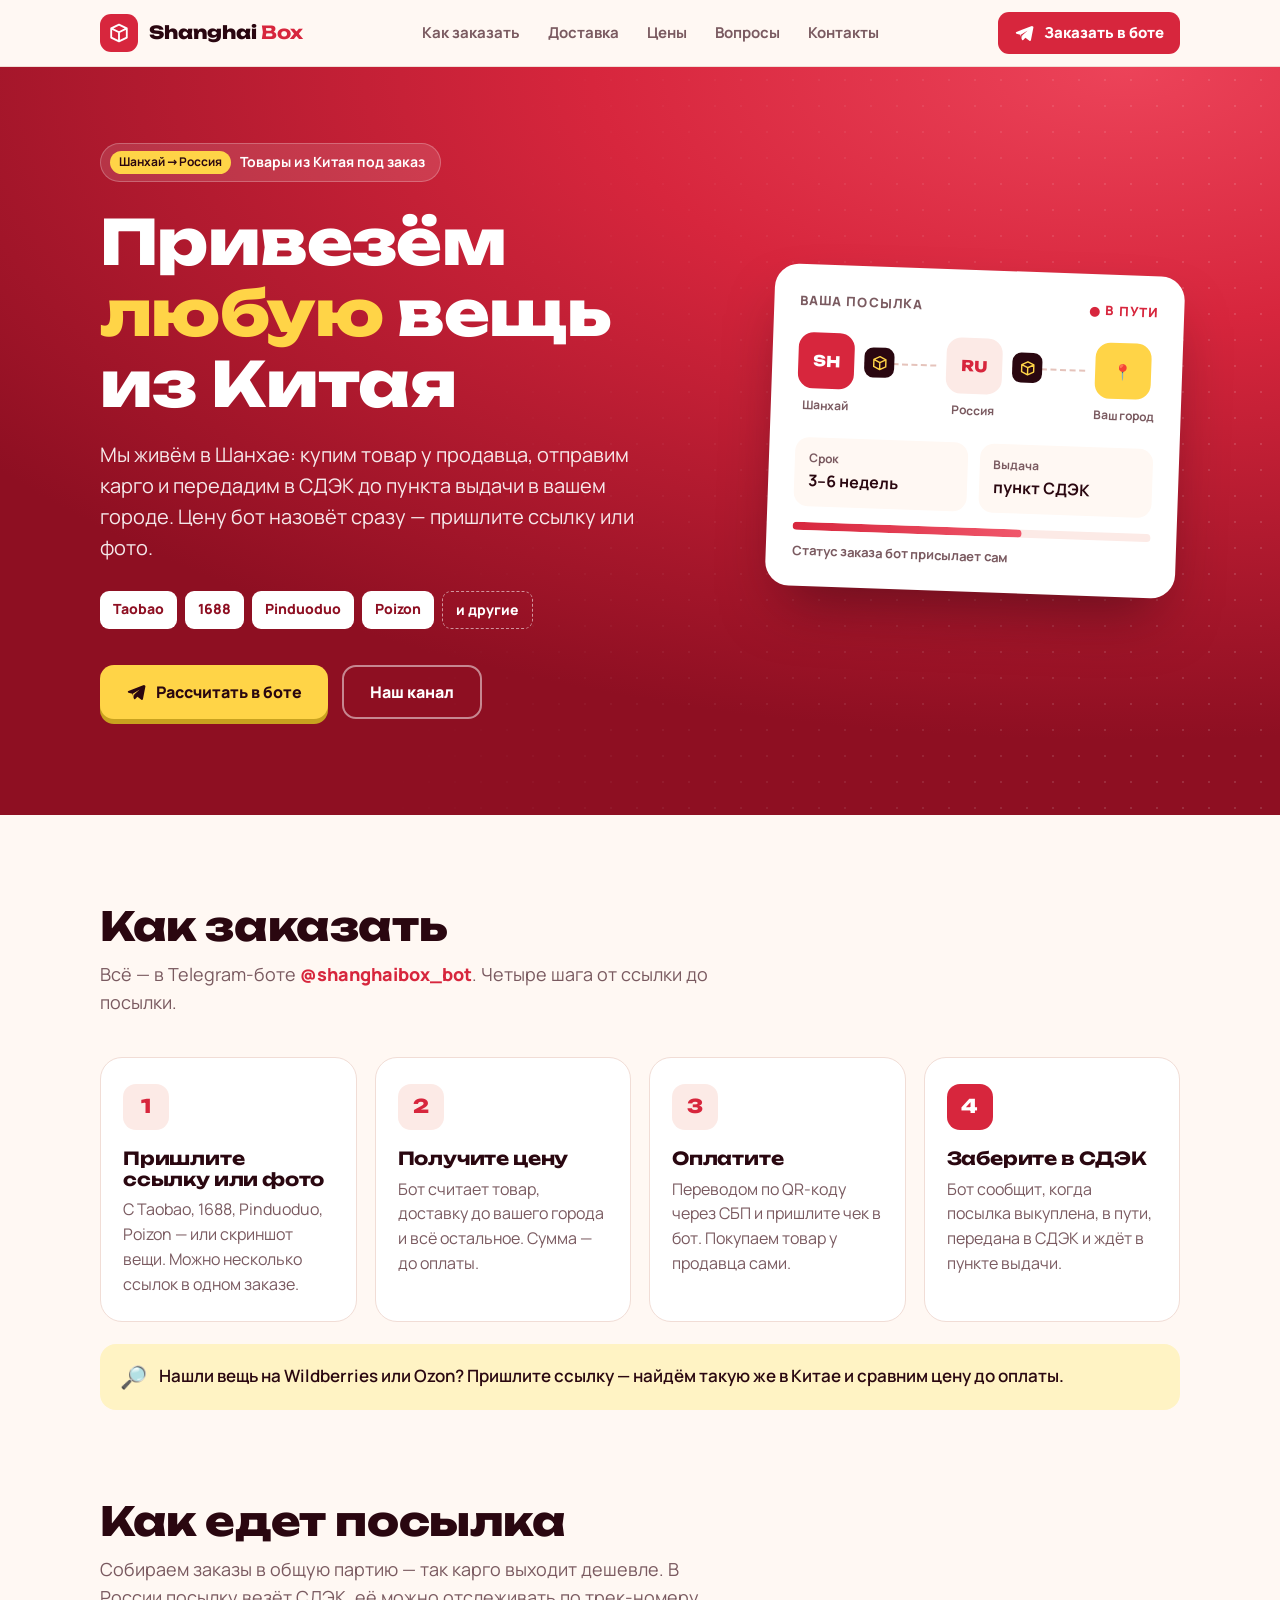
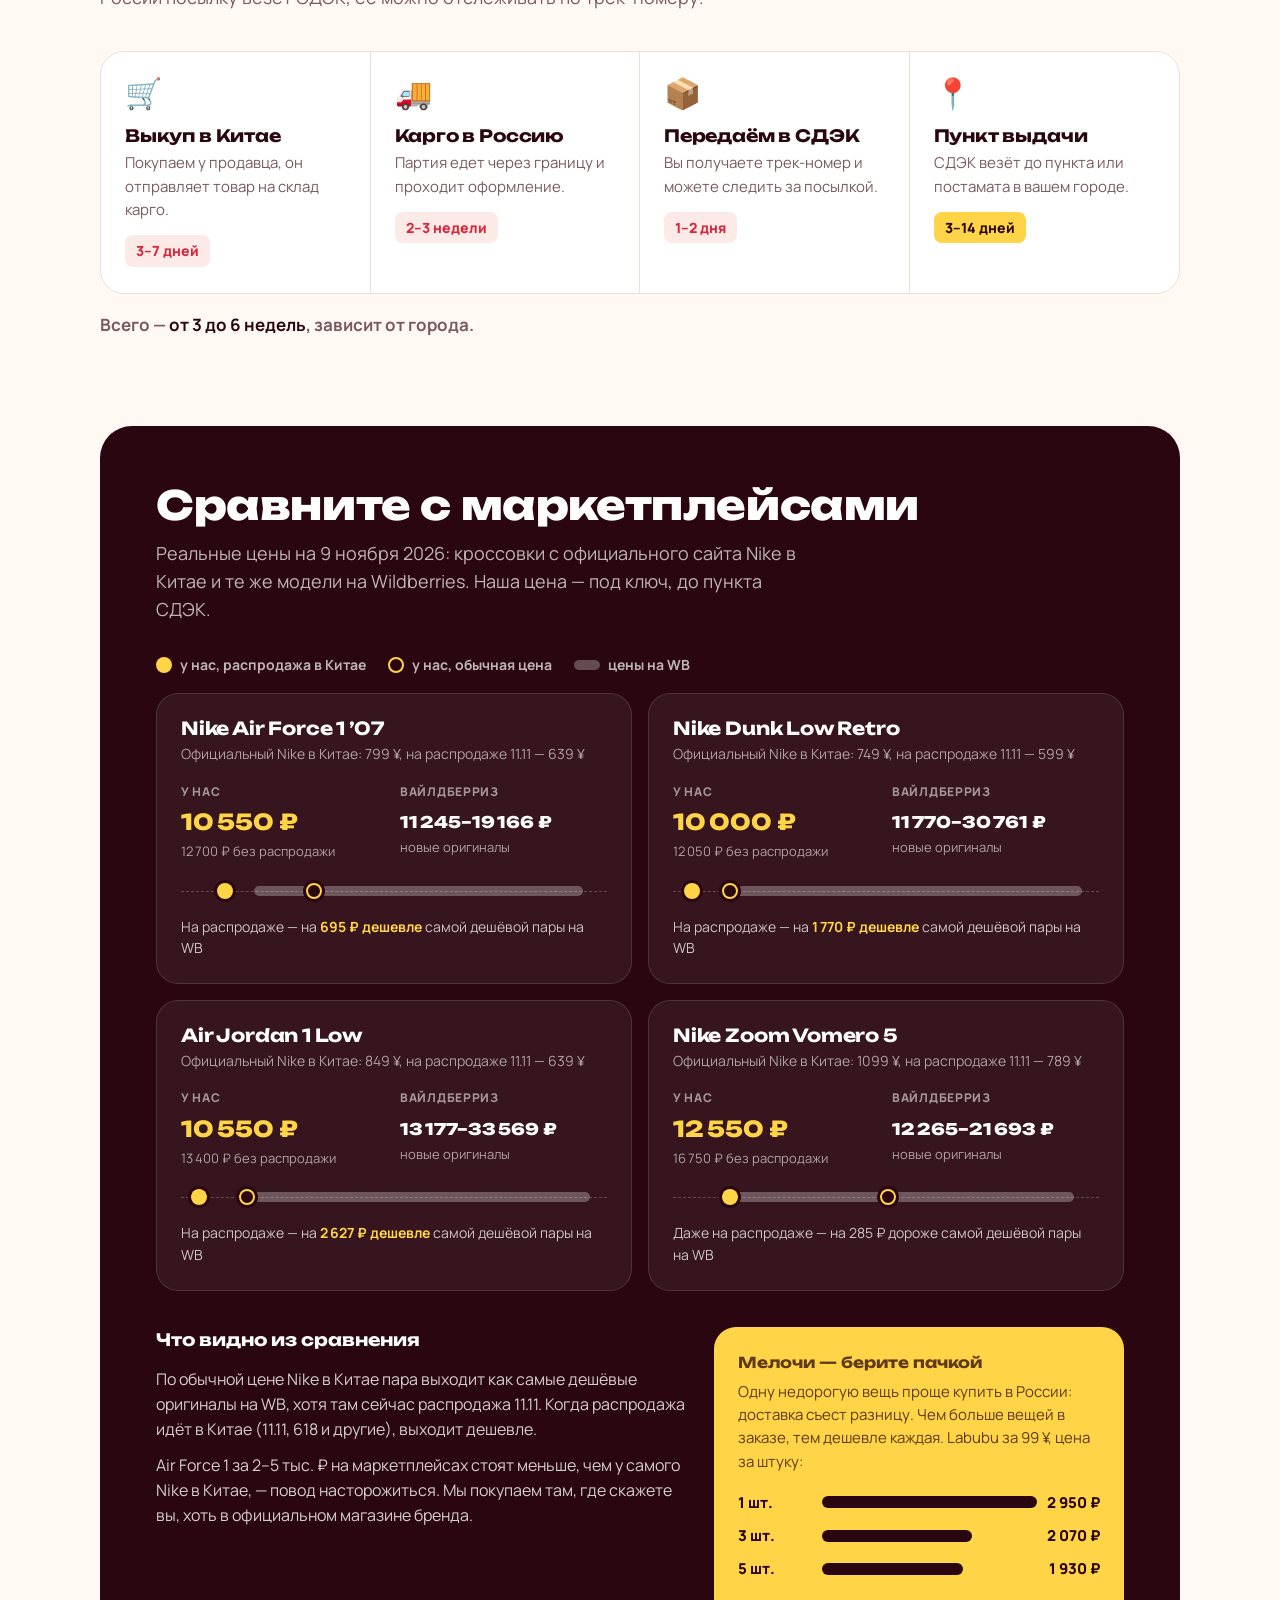
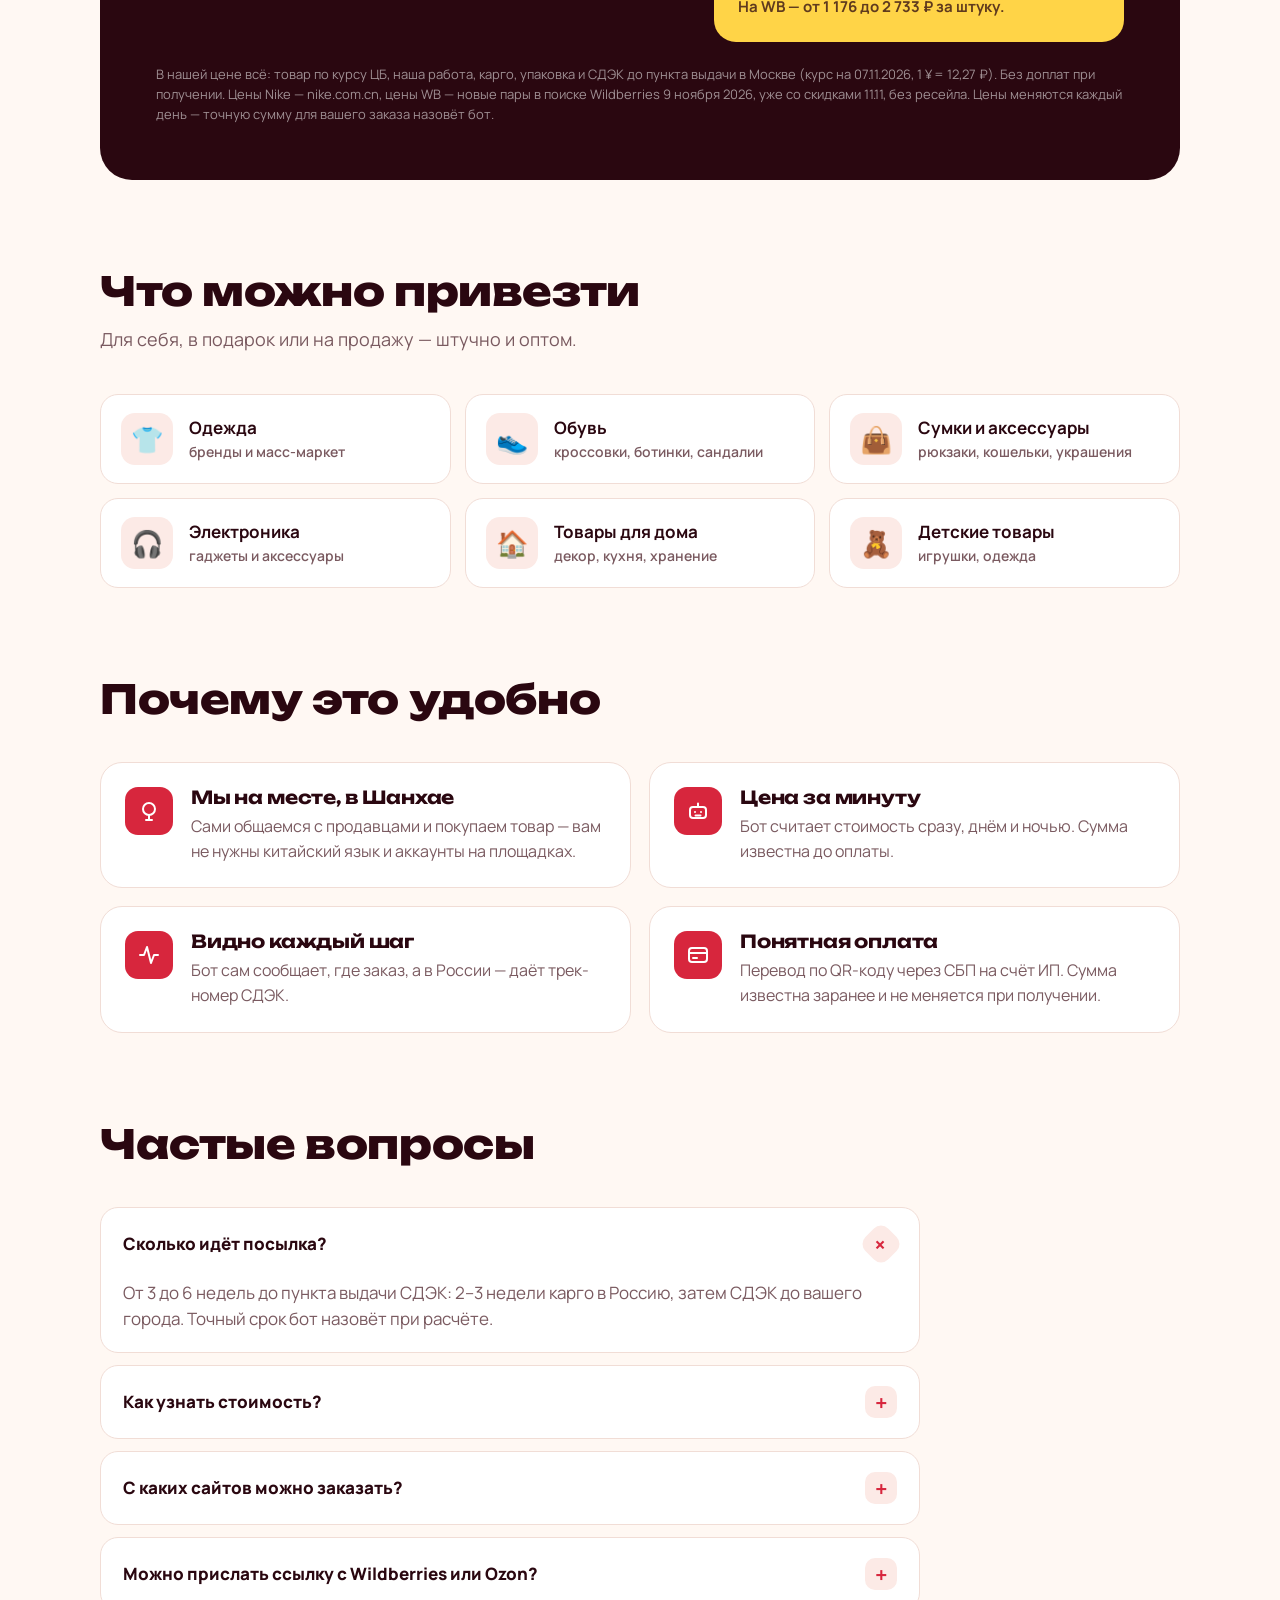
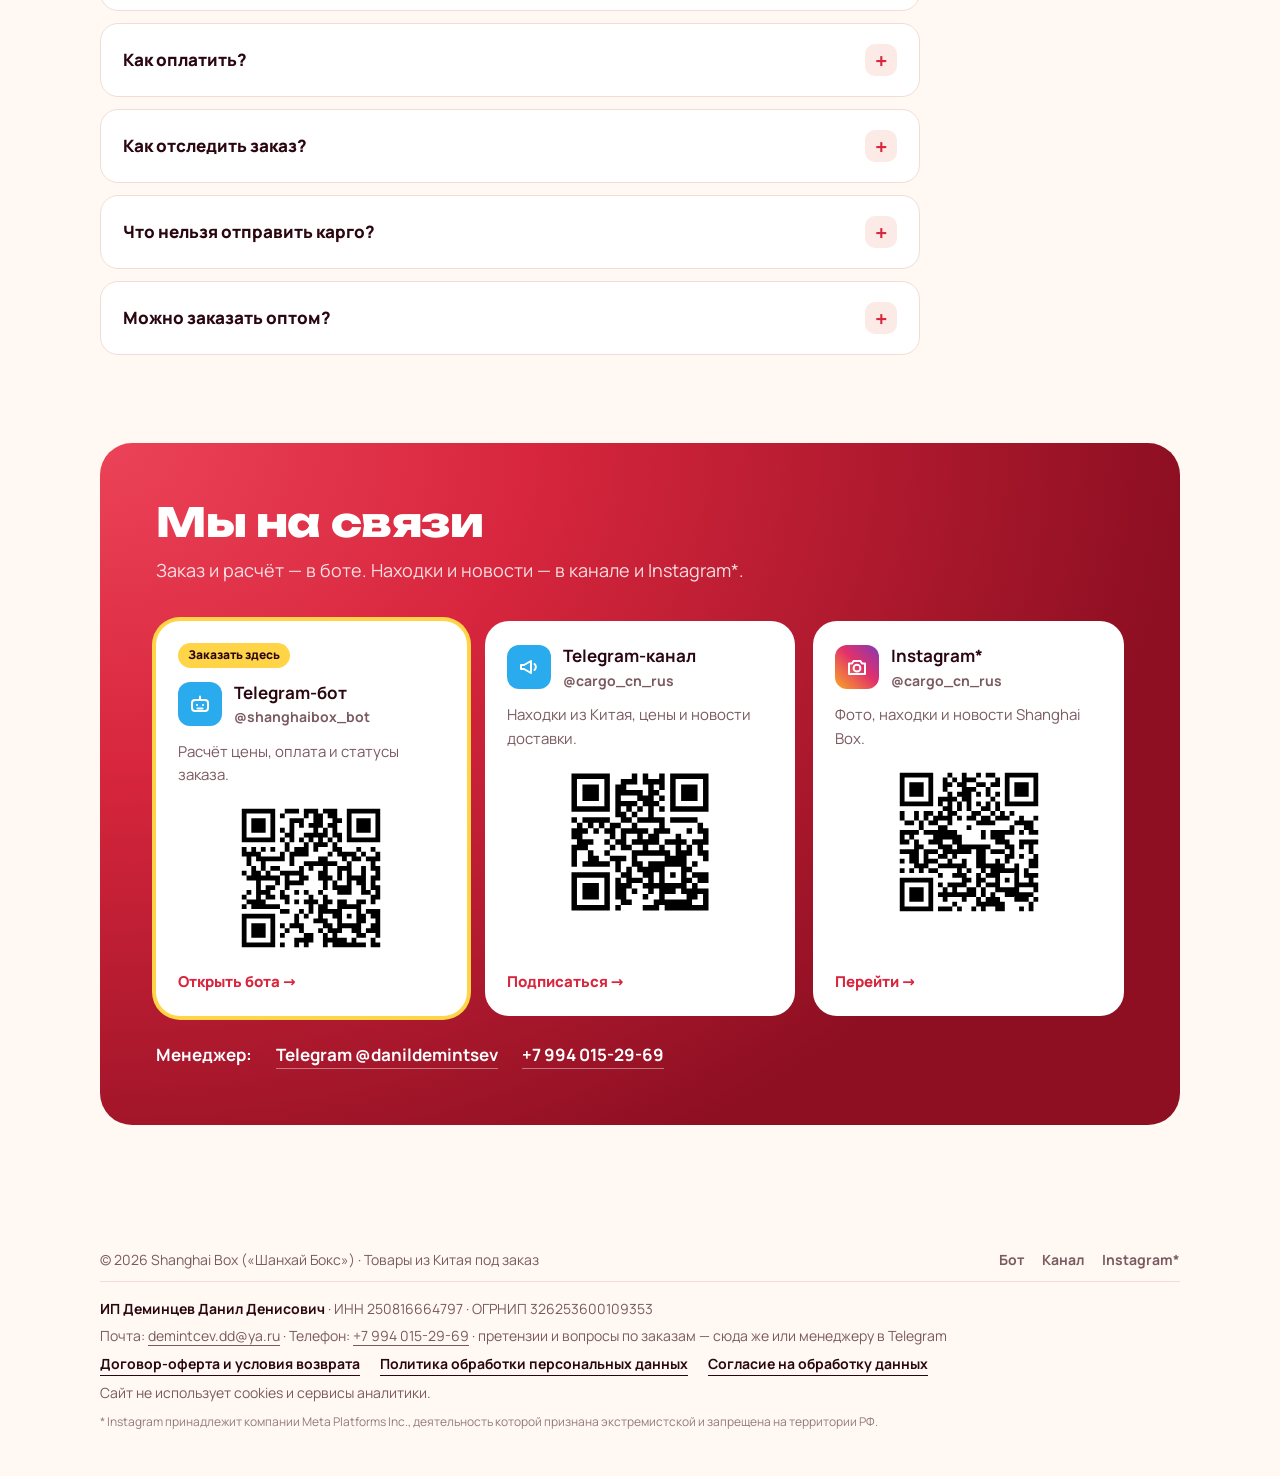
==== site/index.html @ da938f57 "Сайт Shanghai Box Co-Authored-By: Claude Opus 5.5 <noreply@anthropic.com>" ====
<!doctype html>
<html lang="ru">
<head>
<meta charset="utf-8">
<meta name="viewport" content="width=device-width, initial-scale=1">
<title>Shanghai Box («Шанхай Бокс») — товары из Китая под заказ</title>
<meta name="description" content="Мы в Шанхае: купим товар на Taobao, 1688, Pinduoduo, Poizon и доставим до пункта СДЭК в вашем городе. Пришлите ссылку или фото в Telegram-бот — он сразу посчитает цену.">
<meta property="og:title" content="Shanghai Box — привезём любую вещь из Китая">
<meta property="og:description" content="Товары из Китая под заказ с доставкой до пункта СДЭК в вашем городе. Цена — сразу в Telegram-боте.">
<meta property="og:type" content="website">
<meta name="theme-color" content="#D7263D">
<link rel="icon" href="data:image/svg+xml,%3Csvg xmlns='http://www.w3.org/2000/svg' viewBox='0 0 32 32'%3E%3Crect width='32' height='32' rx='8' fill='%23D7263D'/%3E%3Cpath d='M16 6.5 25 11v10l-9 4.5L7 21V11z M7 11l9 4.5 9-4.5 M16 15.5v10' fill='none' stroke='%23fff' stroke-width='2.2' stroke-linejoin='round'/%3E%3C/svg%3E">
<style>
@font-face { font-family: 'Manrope'; font-style: normal; font-weight: 400 800; font-display: swap; src: url(fonts/manrope-cyrillic.woff2) format('woff2'); unicode-range: U+0301, U+0400-045F, U+0490-0491, U+04B0-04B1, U+2116; }
@font-face { font-family: 'Manrope'; font-style: normal; font-weight: 400 800; font-display: swap; src: url(fonts/manrope-latin-ext.woff2) format('woff2'); unicode-range: U+0100-02BA, U+02BD-02C5, U+02C7-02CC, U+02CE-02D7, U+02DD-02FF, U+0304, U+0308, U+0329, U+1D00-1DBF, U+1E00-1E9F, U+1EF2-1EFF, U+2020, U+20A0-20AB, U+20AD-20C0, U+2113, U+2C60-2C7F, U+A720-A7FF; }
@font-face { font-family: 'Manrope'; font-style: normal; font-weight: 400 800; font-display: swap; src: url(fonts/manrope-latin.woff2) format('woff2'); unicode-range: U+0000-00FF, U+0131, U+0152-0153, U+02BB-02BC, U+02C6, U+02DA, U+02DC, U+0304, U+0308, U+0329, U+2000-206F, U+20AC, U+2122, U+2191, U+2193, U+2212, U+2215, U+FEFF, U+FFFD; }
@font-face { font-family: 'Unbounded'; font-style: normal; font-weight: 700 800; font-display: swap; src: url(fonts/unbounded-cyrillic.woff2) format('woff2'); unicode-range: U+0301, U+0400-045F, U+0490-0491, U+04B0-04B1, U+2116; }
@font-face { font-family: 'Unbounded'; font-style: normal; font-weight: 700 800; font-display: swap; src: url(fonts/unbounded-latin-ext.woff2) format('woff2'); unicode-range: U+0100-02BA, U+02BD-02C5, U+02C7-02CC, U+02CE-02D7, U+02DD-02FF, U+0304, U+0308, U+0329, U+1D00-1DBF, U+1E00-1E9F, U+1EF2-1EFF, U+2020, U+20A0-20AB, U+20AD-20C0, U+2113, U+2C60-2C7F, U+A720-A7FF; }
@font-face { font-family: 'Unbounded'; font-style: normal; font-weight: 700 800; font-display: swap; src: url(fonts/unbounded-latin.woff2) format('woff2'); unicode-range: U+0000-00FF, U+0131, U+0152-0153, U+02BB-02BC, U+02C6, U+02DA, U+02DC, U+0304, U+0308, U+0329, U+2000-206F, U+20AC, U+2122, U+2191, U+2193, U+2212, U+2215, U+FEFF, U+FFFD; }
  :root {
    --red: #D7263D;
    --deep: #8E0F22;
    --gold: #FFD447;
    --gold-dark: #C9A21F;
    --ink: #2A0710;
    --muted: #7A5A60;
    --paper: #FFF8F3;
    --card: #FFFFFF;
    --line: #F1DDD6;
    --soft: #FCEAE6;
  }
  * { box-sizing: border-box; margin: 0; padding: 0; }
  html { scroll-behavior: smooth; -webkit-text-size-adjust: 100%; }
  body { font-family: Manrope, system-ui, -apple-system, "Segoe UI", Roboto, sans-serif; color: var(--ink); background: var(--paper); font-size: 17px; line-height: 1.55; }
  a { color: inherit; text-decoration: none; }
  img { display: block; max-width: 100%; }
  .wrap { max-width: 1120px; margin: 0 auto; padding: 0 20px; }
  h1, h2, h3 { font-family: Unbounded, Manrope, sans-serif; line-height: 1.15; letter-spacing: -.01em; }
  h2 { font-size: clamp(26px, 3.6vw, 40px); font-weight: 800; }
  h3 { font-size: 18px; font-weight: 700; }
  .sub { color: var(--muted); font-size: 18px; margin-top: 12px; max-width: 640px; }
  .sec { padding: 88px 0; }
  .sec + .sec { padding-top: 0; }
  .sec-head { margin-bottom: 40px; }

  /* Кнопки */
  .btn { display: inline-flex; align-items: center; justify-content: center; gap: 10px; height: 54px; padding: 0 26px; border-radius: 14px; font-weight: 800; font-size: 16px; white-space: nowrap; transition: transform .15s ease, box-shadow .15s ease, background .15s ease; }
  .btn svg { width: 20px; height: 20px; flex: none; }
  .btn:hover { transform: translateY(-2px); }
  .btn:active { transform: translateY(1px); }
  .btn-gold { background: var(--gold); color: var(--ink); box-shadow: 0 5px 0 var(--gold-dark); }
  .btn-gold:active { box-shadow: 0 2px 0 var(--gold-dark); }
  .btn-red { background: var(--red); color: #fff; box-shadow: 0 5px 0 var(--deep); }
  .btn-line { border: 2px solid rgba(255,255,255,.5); color: #fff; }
  .btn-line:hover { background: rgba(255,255,255,.1); }
  .btn-sm { height: 42px; padding: 0 16px; font-size: 15px; border-radius: 11px; box-shadow: none; }
  .btn-sm:hover { transform: none; background: #C11F35; }

  /* Шапка */
  header { position: sticky; top: 0; z-index: 20; background: rgba(255,248,243,.9); backdrop-filter: saturate(1.4) blur(12px); -webkit-backdrop-filter: saturate(1.4) blur(12px); border-bottom: 1px solid var(--line); }
  .bar { display: flex; align-items: center; justify-content: space-between; gap: 16px; height: 66px; }
  .logo { display: flex; align-items: center; gap: 11px; font-family: Unbounded, Manrope, sans-serif; font-weight: 800; font-size: 18px; white-space: nowrap; }
  .logo b { color: var(--red); }
  .mark { width: 38px; height: 38px; border-radius: 11px; background: var(--red); display: grid; place-items: center; flex: none; }
  .mark svg { width: 22px; height: 22px; }
  nav { display: flex; gap: 28px; font-weight: 700; font-size: 15px; color: var(--muted); }
  nav a:hover { color: var(--red); }

  /* Первый экран */
  .hero { position: relative; overflow: hidden; color: #fff; background: radial-gradient(110% 90% at 88% 0%, #EC4359 0%, var(--red) 38%, var(--deep) 100%); }
  .hero::before { content: ""; position: absolute; inset: 0; background-image: radial-gradient(rgba(255,255,255,.13) 1.5px, transparent 1.5px); background-size: 26px 26px; mask-image: linear-gradient(100deg, transparent 35%, #000 90%); -webkit-mask-image: linear-gradient(100deg, transparent 35%, #000 90%); }
  .hero .wrap { position: relative; display: grid; grid-template-columns: 1.2fr .8fr; gap: 56px; align-items: center; padding-top: 76px; padding-bottom: 96px; }
  .eyebrow { display: inline-flex; align-items: center; gap: 9px; padding: 7px 15px 7px 9px; border-radius: 999px; background: rgba(255,255,255,.12); border: 1px solid rgba(255,255,255,.24); font-size: 14px; font-weight: 700; }
  .eyebrow b { background: var(--gold); color: var(--ink); border-radius: 999px; padding: 2px 9px; font-size: 12px; }
  h1 { font-size: clamp(34px, 5.4vw, 62px); font-weight: 800; margin: 24px 0 20px; }
  h1 em { font-style: normal; color: var(--gold); }
  .lead { font-size: clamp(17px, 1.7vw, 20px); max-width: 570px; color: rgba(255,255,255,.9); }
  .chips { display: flex; flex-wrap: wrap; gap: 8px; margin: 28px 0 36px; }
  .chip { background: #fff; color: var(--deep); font-weight: 800; font-size: 14px; padding: 7px 13px; border-radius: 9px; }
  .chip.more { background: transparent; color: #fff; border: 1.5px dashed rgba(255,255,255,.55); }
  .cta { display: flex; flex-wrap: wrap; gap: 14px; }

  /* Карточка посылки */
  .ticket { background: var(--card); color: var(--ink); border-radius: 24px; padding: 26px; box-shadow: 0 30px 60px -20px rgba(42,7,16,.55); transform: rotate(2deg); }
  .t-top { display: flex; justify-content: space-between; align-items: center; font-size: 13px; font-weight: 800; color: var(--muted); text-transform: uppercase; letter-spacing: .08em; }
  .t-top span:last-child { color: var(--red); }
  .route { display: grid; grid-template-columns: auto 1fr auto 1fr auto; align-items: center; gap: 10px; margin: 22px 0; }
  .pt { text-align: center; }
  .code { display: grid; place-items: center; width: 56px; height: 56px; border-radius: 15px; font-family: Unbounded, sans-serif; font-weight: 800; font-size: 15px; background: var(--soft); color: var(--red); }
  .pt:first-child .code { background: var(--red); color: #fff; }
  .pt:last-child .code { background: var(--gold); color: var(--ink); }
  .pt small { display: block; margin-top: 8px; font-size: 12px; font-weight: 700; color: var(--muted); white-space: nowrap; }
  .line { position: relative; height: 56px; margin-bottom: 26px; }
  .line::before { content: ""; position: absolute; left: 0; right: 0; top: 50%; border-top: 2.5px dashed #E5C3BB; }
  .line i { position: absolute; top: 50%; left: 0; width: 30px; height: 30px; margin-top: -15px; border-radius: 9px; background: var(--ink); display: grid; place-items: center; animation: ride 4.5s ease-in-out infinite; }
  .line i svg { width: 17px; height: 17px; }
  .line + .pt + .line i { animation-delay: 2.2s; }
  @keyframes ride { 0% { left: 0; } 70%, 100% { left: calc(100% - 30px); } }
  .t-grid { display: grid; grid-template-columns: 1fr 1fr; gap: 12px; }
  .t-cell { background: var(--paper); border-radius: 14px; padding: 12px 14px; }
  .t-cell span { display: block; font-size: 12px; font-weight: 700; color: var(--muted); }
  .t-cell b { font-size: 16px; }
  .progress { margin-top: 16px; height: 8px; border-radius: 99px; background: var(--soft); overflow: hidden; }
  .progress i { display: block; width: 64%; height: 100%; border-radius: 99px; background: linear-gradient(90deg, var(--red), #F0576B); }
  .t-note { margin-top: 10px; font-size: 13px; font-weight: 700; color: var(--muted); }

  /* Шаги */
  .steps { list-style: none; display: grid; grid-template-columns: repeat(4, 1fr); gap: 18px; }
  .step { position: relative; background: var(--card); border: 1px solid var(--line); border-radius: 22px; padding: 26px 22px 24px; }
  .step .n { display: grid; place-items: center; width: 46px; height: 46px; border-radius: 13px; background: var(--soft); color: var(--red); font-family: Unbounded, sans-serif; font-weight: 800; font-size: 19px; margin-bottom: 18px; }
  .step:last-child .n { background: var(--red); color: #fff; }
  .step p { margin-top: 8px; color: var(--muted); font-size: 16px; }
  .hint { margin-top: 22px; display: flex; gap: 12px; align-items: center; padding: 16px 20px; border-radius: 16px; background: #FFF3C4; font-weight: 600; }
  .hint a { color: var(--red); font-weight: 800; border-bottom: 1.5px solid currentColor; }

  /* Путь посылки */
  .path { list-style: none; display: grid; grid-template-columns: repeat(4, 1fr); gap: 0; background: var(--card); border: 1px solid var(--line); border-radius: 24px; overflow: hidden; }
  .leg { padding: 26px 24px; border-right: 1px solid var(--line); }
  .leg:last-child { border-right: 0; }
  .leg .em { font-size: 30px; line-height: 1; }
  .leg h3 { margin-top: 14px; font-size: 17px; }
  .leg p { color: var(--muted); font-size: 15px; margin-top: 6px; }
  .leg .time { display: inline-block; margin-top: 14px; padding: 5px 11px; border-radius: 8px; background: var(--soft); color: var(--red); font-weight: 800; font-size: 14px; }
  .leg:last-child .time { background: var(--gold); color: var(--ink); }
  .total-time { margin-top: 18px; font-weight: 700; color: var(--muted); }
  .total-time b { color: var(--ink); }

  /* Цена */
  .price { background: var(--ink); color: #fff; border-radius: 32px; padding: 56px; position: relative; overflow: hidden; }
  .price .sub { color: rgba(255,255,255,.7); }
  .legend { display: flex; flex-wrap: wrap; gap: 8px 22px; margin-top: 30px; font-size: 14px; font-weight: 700; color: rgba(255,255,255,.7); }
  .legend span { display: inline-flex; align-items: center; gap: 8px; }
  .legend .dot, .legend .band { position: relative; top: auto; transform: none; }
  .legend .band { display: inline-block; width: 26px; height: 10px; }
  .versus { display: grid; grid-template-columns: repeat(2, minmax(0, 1fr)); gap: 16px; margin-top: 18px; }
  .vs { background: rgba(255,255,255,.06); border: 1px solid rgba(255,255,255,.12); border-radius: 22px; padding: 24px; }
  .vs h3 { font-size: 18px; }
  .vs-src { margin-top: 4px; font-size: 14px; color: rgba(255,255,255,.6); }
  .vs-nums { display: grid; grid-template-columns: 1fr 1fr; gap: 12px; margin-top: 18px; }
  .vs-nums span { display: block; font-size: 12px; font-weight: 800; text-transform: uppercase; letter-spacing: .06em; color: rgba(255,255,255,.55); }
  .vs-nums b { display: block; font-family: Unbounded, sans-serif; font-size: 22px; font-weight: 800; margin-top: 4px; white-space: nowrap; }
  .vs-us b { color: var(--gold); }
  .vs-wb b { font-size: 16px; padding-top: 5px; }
  .vs-nums small { display: block; font-size: 13px; color: rgba(255,255,255,.6); margin-top: 2px; }
  .scale { position: relative; height: 22px; margin-top: 18px; }
  .scale::before { content: ""; position: absolute; left: 0; right: 0; top: 50%; border-top: 1px dashed rgba(255,255,255,.22); }
  .band { position: absolute; top: 50%; height: 10px; transform: translateY(-50%); border-radius: 99px; background: rgba(255,255,255,.28); }
  .dot { position: absolute; top: 50%; display: inline-block; width: 16px; height: 16px; transform: translate(-50%, -50%); border-radius: 50%; background: var(--gold); box-shadow: 0 0 0 3px var(--ink); }
  .dot.reg { background: var(--ink); border: 2.5px solid var(--gold); }
  .vs-note { margin-top: 14px; font-size: 14px; color: rgba(255,255,255,.75); }
  .vs-note b { color: var(--gold); }
  .takeaways { display: grid; grid-template-columns: 1.3fr 1fr; gap: 24px; margin-top: 36px; align-items: start; }
  .tk p + p { margin-top: 12px; }
  .tk p:not(.ex-title) { color: rgba(255,255,255,.8); font-size: 16px; }
  .bulk-wb { margin-top: 14px; font-weight: 700; }
  .ex-title { font-family: Unbounded, sans-serif; font-weight: 700; font-size: 17px; margin-bottom: 14px; }
  .bulk { background: var(--gold); color: var(--ink); border-radius: 22px; padding: 24px; }
  .bulk .ex-title { margin-bottom: 6px; }
  .bulk p { font-size: 15px; color: rgba(42,7,16,.75); }
  .bars { display: grid; gap: 10px; margin-top: 18px; }
  .bar-row { display: grid; grid-template-columns: 74px 1fr auto; align-items: center; gap: 10px; font-weight: 800; font-size: 15px; }
  .bar-row i { display: block; height: 12px; border-radius: 99px; background: var(--ink); }
  .fine-note { margin-top: 22px; font-size: 13px; color: rgba(255,255,255,.55); }

  /* Что везём */
  .cats { display: grid; grid-template-columns: repeat(3, 1fr); gap: 14px; }
  .cat { display: flex; align-items: center; gap: 16px; background: var(--card); border: 1px solid var(--line); border-radius: 18px; padding: 18px 20px; font-weight: 700; }
  .cat .ic { width: 52px; height: 52px; border-radius: 14px; background: var(--soft); display: grid; place-items: center; font-size: 26px; flex: none; }
  .cat small { display: block; font-weight: 600; color: var(--muted); font-size: 14px; }

  /* Почему мы */
  .why { display: grid; grid-template-columns: repeat(2, 1fr); gap: 18px; }
  .why-item { display: flex; gap: 18px; background: var(--card); border: 1px solid var(--line); border-radius: 22px; padding: 24px; }
  .why-item .ic { width: 48px; height: 48px; border-radius: 13px; background: var(--red); display: grid; place-items: center; flex: none; }
  .why-item .ic svg { width: 24px; height: 24px; }
  .why-item p { color: var(--muted); font-size: 16px; margin-top: 6px; }

  /* Вопросы */
  .faq { display: grid; gap: 12px; max-width: 820px; }
  details { background: var(--card); border: 1px solid var(--line); border-radius: 18px; padding: 0 22px; }
  summary { list-style: none; cursor: pointer; display: flex; justify-content: space-between; align-items: center; gap: 16px; padding: 20px 0; font-weight: 800; font-size: 17px; }
  summary::-webkit-details-marker { display: none; }
  summary::after { content: "+"; flex: none; display: grid; place-items: center; width: 32px; height: 32px; border-radius: 10px; background: var(--soft); color: var(--red); font-size: 22px; font-weight: 700; transition: transform .2s; }
  details[open] summary::after { transform: rotate(45deg); }
  details p { padding: 0 0 20px; color: var(--muted); }

  /* Контакты */
  .contact { background: radial-gradient(100% 120% at 0% 0%, #EC4359 0%, var(--red) 40%, var(--deep) 100%); color: #fff; border-radius: 32px; padding: 56px; }
  .contact .sub { color: rgba(255,255,255,.85); }
  .socials { display: grid; grid-template-columns: repeat(3, 1fr); gap: 18px; margin-top: 36px; }
  .soc { background: #fff; color: var(--ink); border-radius: 24px; padding: 22px; display: flex; flex-direction: column; transition: transform .15s ease; }
  .soc:hover { transform: translateY(-3px); }
  .soc-top { display: flex; align-items: center; gap: 12px; }
  .soc-ic { width: 44px; height: 44px; border-radius: 12px; display: grid; place-items: center; flex: none; color: #fff; }
  .soc-ic svg { width: 24px; height: 24px; }
  .soc-ic.tg { background: #2AABEE; }
  .soc-ic.ig { background: linear-gradient(45deg, #F9A825, #E1306C 55%, #833AB4); }
  .who b { display: block; font-size: 17px; }
  .who span { display: block; font-size: 14px; font-weight: 700; color: var(--muted); }
  .soc p { margin-top: 12px; font-size: 15px; color: var(--muted); }
  .soc img { width: 148px; height: 148px; margin: 18px auto 4px; image-rendering: pixelated; }
  .soc .go { margin-top: auto; padding-top: 14px; font-weight: 800; color: var(--red); font-size: 15px; }
  .soc.main { box-shadow: 0 0 0 4px var(--gold); }
  .soc .badge { align-self: flex-start; margin-bottom: 12px; background: var(--gold); color: var(--ink); font-size: 12px; font-weight: 800; padding: 3px 10px; border-radius: 999px; }
  .links { margin-top: 26px; display: flex; flex-wrap: wrap; gap: 10px 24px; font-weight: 700; }
  .links a { border-bottom: 1.5px solid rgba(255,255,255,.4); }
  .links a:hover { border-color: #fff; }

  footer { padding: 36px 0 44px; color: var(--muted); font-size: 14px; }
  footer .wrap { display: flex; flex-wrap: wrap; justify-content: space-between; gap: 10px 24px; }
  footer nav { gap: 18px; font-size: 14px; }
  footer .fine { flex-basis: 100%; font-size: 12px; opacity: .8; }
  footer .reqs { flex-basis: 100%; padding-top: 16px; border-top: 1px solid var(--line); }
  footer .reqs p + p { margin-top: 6px; }
  footer .reqs b { color: var(--ink); }
  footer .reqs a { border-bottom: 1px solid currentColor; }
  footer .docs { display: flex; flex-wrap: wrap; gap: 6px 20px; font-weight: 700; color: var(--ink); }

  .dock { display: none; }

  @media (max-width: 960px) {
    .hero .wrap { grid-template-columns: 1fr; gap: 44px; padding-top: 52px; padding-bottom: 64px; }
    .ticket { max-width: 460px; transform: rotate(0); }
    .steps, .path { grid-template-columns: repeat(2, 1fr); }
    .leg:nth-child(2) { border-right: 0; }
    .leg:nth-child(-n+2) { border-bottom: 1px solid var(--line); }
    .cats { grid-template-columns: repeat(2, 1fr); }
    .versus, .takeaways { grid-template-columns: minmax(0, 1fr); }
    .socials { grid-template-columns: minmax(0, 1fr); }
    .soc { display: grid; grid-template-columns: minmax(0, 1fr) auto; column-gap: 18px; align-items: center; }
    .soc .badge, .soc-top, .soc p, .soc .go { grid-column: 1; }
    .soc img { grid-column: 2; grid-row: 1 / span 4; width: 112px; height: 112px; margin: 0; }
  }
  @media (max-width: 720px) {
    body { font-size: 16px; padding-bottom: 78px; }
    .wrap { padding: 0 16px; }
    header nav, .bar .btn { display: none; }
    .bar { height: 58px; }
    .sec { padding: 60px 0; }
    .sec-head { margin-bottom: 28px; }
    .sub { font-size: 16px; }
    .cta .btn { flex: 1 1 100%; }
    .steps, .cats, .why, .path { grid-template-columns: 1fr; }
    .leg { border-right: 0; border-bottom: 1px solid var(--line); display: grid; grid-template-columns: auto 1fr; column-gap: 16px; padding: 20px; }
    .leg:last-child { border-bottom: 0; }
    .leg .em { grid-row: span 3; }
    .leg h3 { margin-top: 0; }
    .leg .time { justify-self: start; margin-top: 10px; }
    .step { display: grid; grid-template-columns: auto 1fr; column-gap: 16px; padding: 20px; }
    .step .n { grid-row: span 2; margin-bottom: 0; }
    .step p { margin-top: 4px; }
    .price, .contact { padding: 32px 20px; border-radius: 26px; }
    .vs { padding: 20px; }
    .vs-nums b { font-size: 19px; }
    .vs-wb b { font-size: 15px; }
    .ticket { padding: 20px; }
    .code { width: 48px; height: 48px; font-size: 13px; border-radius: 13px; }
    .route { gap: 6px; }
    .soc { display: flex; padding: 20px; }
    .soc img { display: none; }   /* QR с телефона на этом же телефоне не отсканировать */
    .dock { display: block; position: fixed; z-index: 30; left: 0; right: 0; bottom: 0; padding: 10px 16px calc(10px + env(safe-area-inset-bottom)); background: rgba(255,248,243,.94); backdrop-filter: blur(12px); -webkit-backdrop-filter: blur(12px); border-top: 1px solid var(--line); }
    .dock .btn { width: 100%; }
  }
  @media (prefers-reduced-motion: reduce) {
    html { scroll-behavior: auto; }
    .line i { animation: none; left: 50%; }
    .btn, .soc { transition: none; }
  }
</style>
</head>
<body>

<svg width="0" height="0" style="position:absolute" aria-hidden="true">
  <symbol id="tg" viewBox="0 0 24 24"><path fill="currentColor" d="M21.4 3.6 2.9 10.8c-1 .4-.9 1.7.1 2l4.6 1.4 1.8 5.7c.2.7 1.1 1 1.7.4l2.6-2.5 4.8 3.5c.7.5 1.6.1 1.8-.7l3-15.3c.2-1-.8-1.9-1.9-1.4Zm-4 4.6-7.6 6.9-.3 3.1-1.3-4.2 8.7-5.4c.4-.2.8.3.5.6Z"/></symbol>
  <symbol id="box" viewBox="0 0 24 24"><path d="M12 2.8 20.5 7v10L12 21.2 3.5 17V7z M3.5 7 12 11.2 20.5 7 M12 11.2v10" fill="none" stroke="currentColor" stroke-width="2" stroke-linejoin="round"/></symbol>
  <symbol id="ig" viewBox="0 0 24 24"><g fill="none" stroke="currentColor" stroke-width="2" stroke-linejoin="round"><path d="M4 8.5h3l1.6-2.5h6.8L17 8.5h3V19H4z"/><circle cx="12" cy="13.2" r="3.4"/></g></symbol>
  <symbol id="bot" viewBox="0 0 24 24"><g fill="none" stroke="currentColor" stroke-width="2" stroke-linecap="round" stroke-linejoin="round"><rect x="4" y="8" width="16" height="11" rx="3"/><path d="M12 8V4.5M9 13h.01M15 13h.01M9.5 16.5h5"/></g></symbol>
  <symbol id="mega" viewBox="0 0 24 24"><path d="M4 10v4h3l7 4V6l-7 4zM17.5 9a4 4 0 0 1 0 6" fill="none" stroke="currentColor" stroke-width="2" stroke-linejoin="round" stroke-linecap="round"/></symbol>
</svg>

<header>
  <div class="wrap bar">
    <a class="logo" href="#top" aria-label="Shanghai Box — на главную">
      <span class="mark"><svg style="color:#fff"><use href="#box"/></svg></span>
      <span>Shanghai <b>Box</b></span>
    </a>
    <nav aria-label="Разделы">
      <a href="#how">Как заказать</a>
      <a href="#route">Доставка</a>
      <a href="#price">Цены</a>
      <a href="#faq">Вопросы</a>
      <a href="#contact">Контакты</a>
    </nav>
    <a class="btn btn-red btn-sm" href="https://t.me/shanghaibox_bot?start=site" target="_blank" rel="noopener"><svg><use href="#tg"/></svg>Заказать в боте</a>
  </div>
</header>

<main id="top">
  <section class="hero">
    <div class="wrap">
      <div>
        <span class="eyebrow"><b>Шанхай → Россия</b> Товары из Китая под заказ</span>
        <h1>Привезём <em>любую</em> вещь из&nbsp;Китая</h1>
        <p class="lead">Мы живём в Шанхае: купим товар у продавца, отправим карго и передадим в СДЭК до пункта выдачи в вашем городе. Цену бот назовёт сразу — пришлите ссылку или фото.</p>
        <div class="chips" aria-label="Площадки">
          <span class="chip">Taobao</span><span class="chip">1688</span><span class="chip">Pinduoduo</span><span class="chip">Poizon</span><span class="chip more">и другие</span>
        </div>
        <div class="cta">
          <a class="btn btn-gold" href="https://t.me/shanghaibox_bot?start=site" target="_blank" rel="noopener"><svg><use href="#tg"/></svg>Рассчитать в боте</a>
          <a class="btn btn-line" href="https://t.me/cargo_cn_rus" target="_blank" rel="noopener">Наш канал</a>
        </div>
      </div>

      <div class="ticket" aria-hidden="true">
        <div class="t-top"><span>Ваша посылка</span><span>● В пути</span></div>
        <div class="route">
          <div class="pt"><span class="code">SH</span><small>Шанхай</small></div>
          <div class="line"><i><svg style="color:var(--gold)"><use href="#box"/></svg></i></div>
          <div class="pt"><span class="code">RU</span><small>Россия</small></div>
          <div class="line"><i><svg style="color:var(--gold)"><use href="#box"/></svg></i></div>
          <div class="pt"><span class="code">📍</span><small>Ваш город</small></div>
        </div>
        <div class="t-grid">
          <div class="t-cell"><span>Срок</span><b>3–6 недель</b></div>
          <div class="t-cell"><span>Выдача</span><b>пункт СДЭК</b></div>
        </div>
        <div class="progress"><i></i></div>
        <p class="t-note">Статус заказа бот присылает сам</p>
      </div>
    </div>
  </section>

  <section class="sec" id="how">
    <div class="wrap">
      <div class="sec-head">
        <h2>Как заказать</h2>
        <p class="sub">Всё — в Telegram-боте <a href="https://t.me/shanghaibox_bot?start=site" target="_blank" rel="noopener" style="color:var(--red);font-weight:800">@shanghaibox_bot</a>. Четыре шага от ссылки до посылки.</p>
      </div>
      <ol class="steps">
        <li class="step"><span class="n">1</span><h3>Пришлите ссылку или фото</h3><p>С Taobao, 1688, Pinduoduo, Poizon — или скриншот вещи. Можно несколько ссылок в одном заказе.</p></li>
        <li class="step"><span class="n">2</span><h3>Получите цену</h3><p>Бот считает товар, доставку до вашего города и всё остальное. Сумма — до оплаты.</p></li>
        <li class="step"><span class="n">3</span><h3>Оплатите</h3><p>Переводом по QR-коду через СБП и пришлите чек в бот. Покупаем товар у продавца сами.</p></li>
        <li class="step"><span class="n">4</span><h3>Заберите в СДЭК</h3><p>Бот сообщит, когда посылка выкуплена, в пути, передана в СДЭК и ждёт в пункте выдачи.</p></li>
      </ol>
      <p class="hint"><span style="font-size:22px">🔎</span><span>Нашли вещь на Wildberries или Ozon? Пришлите ссылку — найдём такую же в Китае и сравним цену до оплаты.</span></p>
    </div>
  </section>

  <section class="sec" id="route">
    <div class="wrap">
      <div class="sec-head">
        <h2>Как едет посылка</h2>
        <p class="sub">Собираем заказы в общую партию — так карго выходит дешевле. В России посылку везёт СДЭК, её можно отслеживать по трек-номеру.</p>
      </div>
      <ol class="path">
        <li class="leg"><span class="em">🛒</span><h3>Выкуп в Китае</h3><p>Покупаем у продавца, он отправляет товар на склад карго.</p><span class="time">3–7 дней</span></li>
        <li class="leg"><span class="em">🚚</span><h3>Карго в Россию</h3><p>Партия едет через границу и проходит оформление.</p><span class="time">2–3 недели</span></li>
        <li class="leg"><span class="em">📦</span><h3>Передаём в СДЭК</h3><p>Вы получаете трек-номер и можете следить за посылкой.</p><span class="time">1–2 дня</span></li>
        <li class="leg"><span class="em">📍</span><h3>Пункт выдачи</h3><p>СДЭК везёт до пункта или постамата в вашем городе.</p><span class="time">3–14 дней</span></li>
      </ol>
      <p class="total-time">Всего — <b>от 3 до 6 недель</b>, зависит от города.</p>
    </div>
  </section>

  <section class="sec" id="price">
    <div class="wrap">
      <div class="price">
        <h2>Сравните с маркетплейсами</h2>
        <p class="sub">Реальные цены на 9 ноября 2026: кроссовки с официального сайта Nike в Китае и те же модели на Wildberries. Наша цена — под ключ, до пункта СДЭК.</p>
        <div class="legend" aria-hidden="true"><span><i class="dot"></i>у нас, распродажа в Китае</span><span><i class="dot reg"></i>у нас, обычная цена</span><span><i class="band"></i>цены на WB</span></div>
        <div class="versus">
          <article class="vs">
            <h3>Nike Air Force 1 ’07</h3>
            <p class="vs-src">Официальный Nike в Китае: 799 ¥, на распродаже 11.11 — 639 ¥</p>
            <div class="vs-nums">
              <div class="vs-us"><span>У нас</span><b>10 550 ₽</b><small>12 700 ₽ без распродажи</small></div>
              <div class="vs-wb"><span>Вайлдберриз</span><b>11 245–19 166 ₽</b><small>новые оригиналы</small></div>
            </div>
            <div class="scale" aria-hidden="true">
              <i class="band" style="left:17.1%;width:77.3%"></i>
              <i class="dot reg" style="left:31.3%"></i>
              <i class="dot" style="left:10.3%"></i>
            </div>
            <p class="vs-note">На распродаже — на <b>695 ₽ дешевле</b> самой дешёвой пары на WB</p>
          </article>
          <article class="vs">
            <h3>Nike Dunk Low Retro</h3>
            <p class="vs-src">Официальный Nike в Китае: 749 ¥, на распродаже 11.11 — 599 ¥</p>
            <div class="vs-nums">
              <div class="vs-us"><span>У нас</span><b>10 000 ₽</b><small>12 050 ₽ без распродажи</small></div>
              <div class="vs-wb"><span>Вайлдберриз</span><b>11 770–30 761 ₽</b><small>новые оригиналы</small></div>
            </div>
            <div class="scale" aria-hidden="true">
              <i class="band" style="left:12.2%;width:83.7%"></i>
              <i class="dot reg" style="left:13.4%"></i>
              <i class="dot" style="left:4.4%"></i>
            </div>
            <p class="vs-note">На распродаже — на <b>1 770 ₽ дешевле</b> самой дешёвой пары на WB</p>
          </article>
          <article class="vs">
            <h3>Air Jordan 1 Low</h3>
            <p class="vs-src">Официальный Nike в Китае: 849 ¥, на распродаже 11.11 — 639 ¥</p>
            <div class="vs-nums">
              <div class="vs-us"><span>У нас</span><b>10 550 ₽</b><small>13 400 ₽ без распродажи</small></div>
              <div class="vs-wb"><span>Вайлдберриз</span><b>13 177–33 569 ₽</b><small>новые оригиналы</small></div>
            </div>
            <div class="scale" aria-hidden="true">
              <i class="band" style="left:14.7%;width:81.3%"></i>
              <i class="dot reg" style="left:15.6%"></i>
              <i class="dot" style="left:4.2%"></i>
            </div>
            <p class="vs-note">На распродаже — на <b>2 627 ₽ дешевле</b> самой дешёвой пары на WB</p>
          </article>
          <article class="vs">
            <h3>Nike Zoom Vomero 5</h3>
            <p class="vs-src">Официальный Nike в Китае: 1099 ¥, на распродаже 11.11 — 789 ¥</p>
            <div class="vs-nums">
              <div class="vs-us"><span>У нас</span><b>12 550 ₽</b><small>16 750 ₽ без распродажи</small></div>
              <div class="vs-wb"><span>Вайлдберриз</span><b>12 265–21 693 ₽</b><small>новые оригиналы</small></div>
            </div>
            <div class="scale" aria-hidden="true">
              <i class="band" style="left:10.8%;width:83.4%"></i>
              <i class="dot reg" style="left:50.5%"></i>
              <i class="dot" style="left:13.4%"></i>
            </div>
            <p class="vs-note">Даже на распродаже — на 285 ₽ дороже самой дешёвой пары на WB</p>
          </article>
        </div>

        <div class="takeaways">
          <div class="tk">
            <p class="ex-title">Что видно из сравнения</p>
            <p>По обычной цене Nike в Китае пара выходит как самые дешёвые оригиналы на WB, хотя там сейчас распродажа 11.11. Когда распродажа идёт в Китае (11.11, 618 и другие), выходит дешевле.</p>
            <p>Air Force 1 за 2–5 тыс. ₽ на маркетплейсах стоят меньше, чем у самого Nike в Китае, — повод насторожиться. Мы покупаем там, где скажете вы, хоть в официальном магазине бренда.</p>
          </div>
          <div class="bulk">
            <p class="ex-title">Мелочи — берите пачкой</p>
            <p>Одну недорогую вещь проще купить в России: доставка съест разницу. Чем больше вещей в заказе, тем дешевле каждая. Labubu за 99 ¥, цена за штуку:</p>
            <div class="bars" aria-label="Цена одной игрушки в зависимости от количества">
              <div class="bar-row"><span>1 шт.</span><i style="width:100%"></i><span>2 950 ₽</span></div>
              <div class="bar-row"><span>3 шт.</span><i style="width:70%"></i><span>2 070 ₽</span></div>
              <div class="bar-row"><span>5 шт.</span><i style="width:65%"></i><span>1 930 ₽</span></div>
            </div>
            <p class="bulk-wb">На WB — от 1 176 до 2 733 ₽ за штуку.</p>
          </div>
        </div>
        <p class="fine-note">В нашей цене всё: товар по курсу ЦБ, наша работа, карго, упаковка и СДЭК до пункта выдачи в Москве (курс на 07.11.2026, 1 ¥ = 12,27 ₽). Без доплат при получении. Цены Nike — nike.com.cn, цены WB — новые пары в поиске Wildberries 9 ноября 2026, уже со скидками 11.11, без ресейла. Цены меняются каждый день — точную сумму для вашего заказа назовёт бот.</p>
      </div>
    </div>
  </section>

  <section class="sec">
    <div class="wrap">
      <div class="sec-head">
        <h2>Что можно привезти</h2>
        <p class="sub">Для себя, в подарок или на продажу — штучно и оптом.</p>
      </div>
      <div class="cats">
        <div class="cat"><span class="ic">👕</span><div>Одежда<small>бренды и масс-маркет</small></div></div>
        <div class="cat"><span class="ic">👟</span><div>Обувь<small>кроссовки, ботинки, сандалии</small></div></div>
        <div class="cat"><span class="ic">👜</span><div>Сумки и аксессуары<small>рюкзаки, кошельки, украшения</small></div></div>
        <div class="cat"><span class="ic">🎧</span><div>Электроника<small>гаджеты и аксессуары</small></div></div>
        <div class="cat"><span class="ic">🏠</span><div>Товары для дома<small>декор, кухня, хранение</small></div></div>
        <div class="cat"><span class="ic">🧸</span><div>Детские товары<small>игрушки, одежда</small></div></div>
      </div>
    </div>
  </section>

  <section class="sec">
    <div class="wrap">
      <div class="sec-head">
        <h2>Почему это удобно</h2>
      </div>
      <div class="why">
        <div class="why-item"><span class="ic"><svg viewBox="0 0 24 24" fill="none" stroke="#fff" stroke-width="2" stroke-linecap="round" stroke-linejoin="round"><circle cx="12" cy="10" r="6"/><path d="M12 16v5M9 21h6"/></svg></span><div><h3>Мы на месте, в Шанхае</h3><p>Сами общаемся с продавцами и покупаем товар — вам не нужны китайский язык и аккаунты на площадках.</p></div></div>
        <div class="why-item"><span class="ic"><svg style="color:#fff"><use href="#bot"/></svg></span><div><h3>Цена за минуту</h3><p>Бот считает стоимость сразу, днём и ночью. Сумма известна до оплаты.</p></div></div>
        <div class="why-item"><span class="ic"><svg viewBox="0 0 24 24" fill="none" stroke="#fff" stroke-width="2" stroke-linecap="round" stroke-linejoin="round"><path d="M3 12h4l3-8 4 16 3-8h4"/></svg></span><div><h3>Видно каждый шаг</h3><p>Бот сам сообщает, где заказ, а в России — даёт трек-номер СДЭК.</p></div></div>
        <div class="why-item"><span class="ic"><svg viewBox="0 0 24 24" fill="none" stroke="#fff" stroke-width="2" stroke-linecap="round" stroke-linejoin="round"><rect x="3" y="5" width="18" height="14" rx="3"/><path d="M3 10h18M7 15h4"/></svg></span><div><h3>Понятная оплата</h3><p>Перевод по QR-коду через СБП на счёт ИП. Сумма известна заранее и не меняется при получении.</p></div></div>
      </div>
    </div>
  </section>

  <section class="sec" id="faq">
    <div class="wrap">
      <div class="sec-head">
        <h2>Частые вопросы</h2>
      </div>
      <div class="faq">
        <details open><summary>Сколько идёт посылка?</summary><p>От 3 до 6 недель до пункта выдачи СДЭК: 2–3 недели карго в Россию, затем СДЭК до вашего города. Точный срок бот назовёт при расчёте.</p></details>
        <details><summary>Как узнать стоимость?</summary><p>Напишите боту @shanghaibox_bot, пришлите ссылку или фото, выберите категорию и количество. Бот посчитает сумму с доставкой до вашего города, а мы подтвердим её.</p></details>
        <details><summary>С каких сайтов можно заказать?</summary><p>Taobao, 1688, Pinduoduo, Poizon и другие китайские магазины. Если ссылки нет — подойдёт фото или скриншот товара.</p></details>
        <details><summary>Можно прислать ссылку с Wildberries или Ozon?</summary><p>Да. Найдём такой же товар у китайского продавца и посчитаем цену. Часто это та же вещь с той же фабрики. Цену вы увидите до оплаты и сможете сравнить.</p></details>
        <details><summary>Как оплатить?</summary><p>После подтверждения цены бот пришлёт QR-код для перевода через СБП. Оплатите в приложении банка и пришлите в бот скриншот чека — мы проверим поступление и начнём выкуп.</p></details>
        <details><summary>Как отследить заказ?</summary><p>Бот присылает сообщение на каждом этапе: выкуплен, отправлен карго, прибыл в Россию, передан в СДЭК (с трек-номером), ждёт в пункте выдачи. Список заказов — команда /orders.</p></details>
        <details><summary>Что нельзя отправить карго?</summary><p>Жидкости, аккумуляторы, порошки и некоторые хрупкие товары едут не всегда или на особых условиях. Уточним до оплаты.</p></details>
        <details><summary>Можно заказать оптом?</summary><p>Да, в том числе с 1688 — для магазина или маркетплейсов. Чем больше вещей в заказе, тем дешевле выходит каждая.</p></details>
      </div>
    </div>
  </section>

  <section class="sec" id="contact">
    <div class="wrap">
      <div class="contact">
        <h2>Мы на связи</h2>
        <p class="sub">Заказ и расчёт — в боте. Находки и новости — в канале и Instagram*.</p>
        <div class="socials">
          <a class="soc main" href="https://t.me/shanghaibox_bot?start=site" target="_blank" rel="noopener">
            <span class="badge">Заказать здесь</span>
            <span class="soc-top"><span class="soc-ic tg"><svg><use href="#bot"/></svg></span><span class="who"><b>Telegram-бот</b><span>@shanghaibox_bot</span></span></span>
            <p>Расчёт цены, оплата и статусы заказа.</p>
            <img src="qr-bot.svg" alt="QR-код: Telegram-бот @shanghaibox_bot" width="148" height="148">
            <span class="go">Открыть бота →</span>
          </a>
          <a class="soc" href="https://t.me/cargo_cn_rus" target="_blank" rel="noopener">
            <span class="soc-top"><span class="soc-ic tg"><svg><use href="#mega"/></svg></span><span class="who"><b>Telegram-канал</b><span>@cargo_cn_rus</span></span></span>
            <p>Находки из Китая, цены и новости доставки.</p>
            <img src="qr-channel.svg" alt="QR-код: Telegram-канал @cargo_cn_rus" width="148" height="148">
            <span class="go">Подписаться →</span>
          </a>
          <a class="soc" href="https://instagram.com/cargo_cn_rus" target="_blank" rel="noopener">
            <span class="soc-top"><span class="soc-ic ig"><svg><use href="#ig"/></svg></span><span class="who"><b>Instagram*</b><span>@cargo_cn_rus</span></span></span>
            <p>Фото, находки и новости Shanghai Box.</p>
            <img src="qr-instagram.svg" alt="QR-код: Instagram @cargo_cn_rus" width="148" height="148">
            <span class="go">Перейти →</span>
          </a>
        </div>
        <div class="links">
          <span>Менеджер:</span>
          <a href="https://t.me/danildemintsev" target="_blank" rel="noopener">Telegram @danildemintsev</a>
          <a href="tel:+79940152969">+7 994 015-29-69</a>
        </div>
      </div>
    </div>
  </section>
</main>

<footer>
  <div class="wrap">
    <span>© 2026 Shanghai Box («Шанхай Бокс») · Товары из Китая под заказ</span>
    <nav aria-label="Контакты">
      <a href="https://t.me/shanghaibox_bot?start=site" target="_blank" rel="noopener">Бот</a>
      <a href="https://t.me/cargo_cn_rus" target="_blank" rel="noopener">Канал</a>
      <a href="https://instagram.com/cargo_cn_rus" target="_blank" rel="noopener">Instagram*</a>
    </nav>
    <div class="reqs">
      <p><b>ИП Деминцев Данил Денисович</b> · ИНН 250816664797 · ОГРНИП 326253600109353</p>
      <p>Почта: <a href="mailto:demintcev.dd@ya.ru">demintcev.dd@ya.ru</a> · Телефон: <a href="tel:+79940152969">+7 994 015-29-69</a> · претензии и вопросы по заказам — сюда же или менеджеру в Telegram</p>
      <p class="docs"><a href="oferta.html">Договор-оферта и условия возврата</a><a href="politika.html">Политика обработки персональных данных</a><a href="soglasie.html">Согласие на обработку данных</a></p>
      <p>Сайт не использует cookies и сервисы аналитики.</p>
    </div>
    <span class="fine">* Instagram принадлежит компании Meta Platforms Inc., деятельность которой признана экстремистской и запрещена на территории РФ.</span>
  </div>
</footer>

<div class="dock">
  <a class="btn btn-gold" href="https://t.me/shanghaibox_bot?start=site" target="_blank" rel="noopener"><svg><use href="#tg"/></svg>Рассчитать в боте</a>
</div>

</body>
</html>
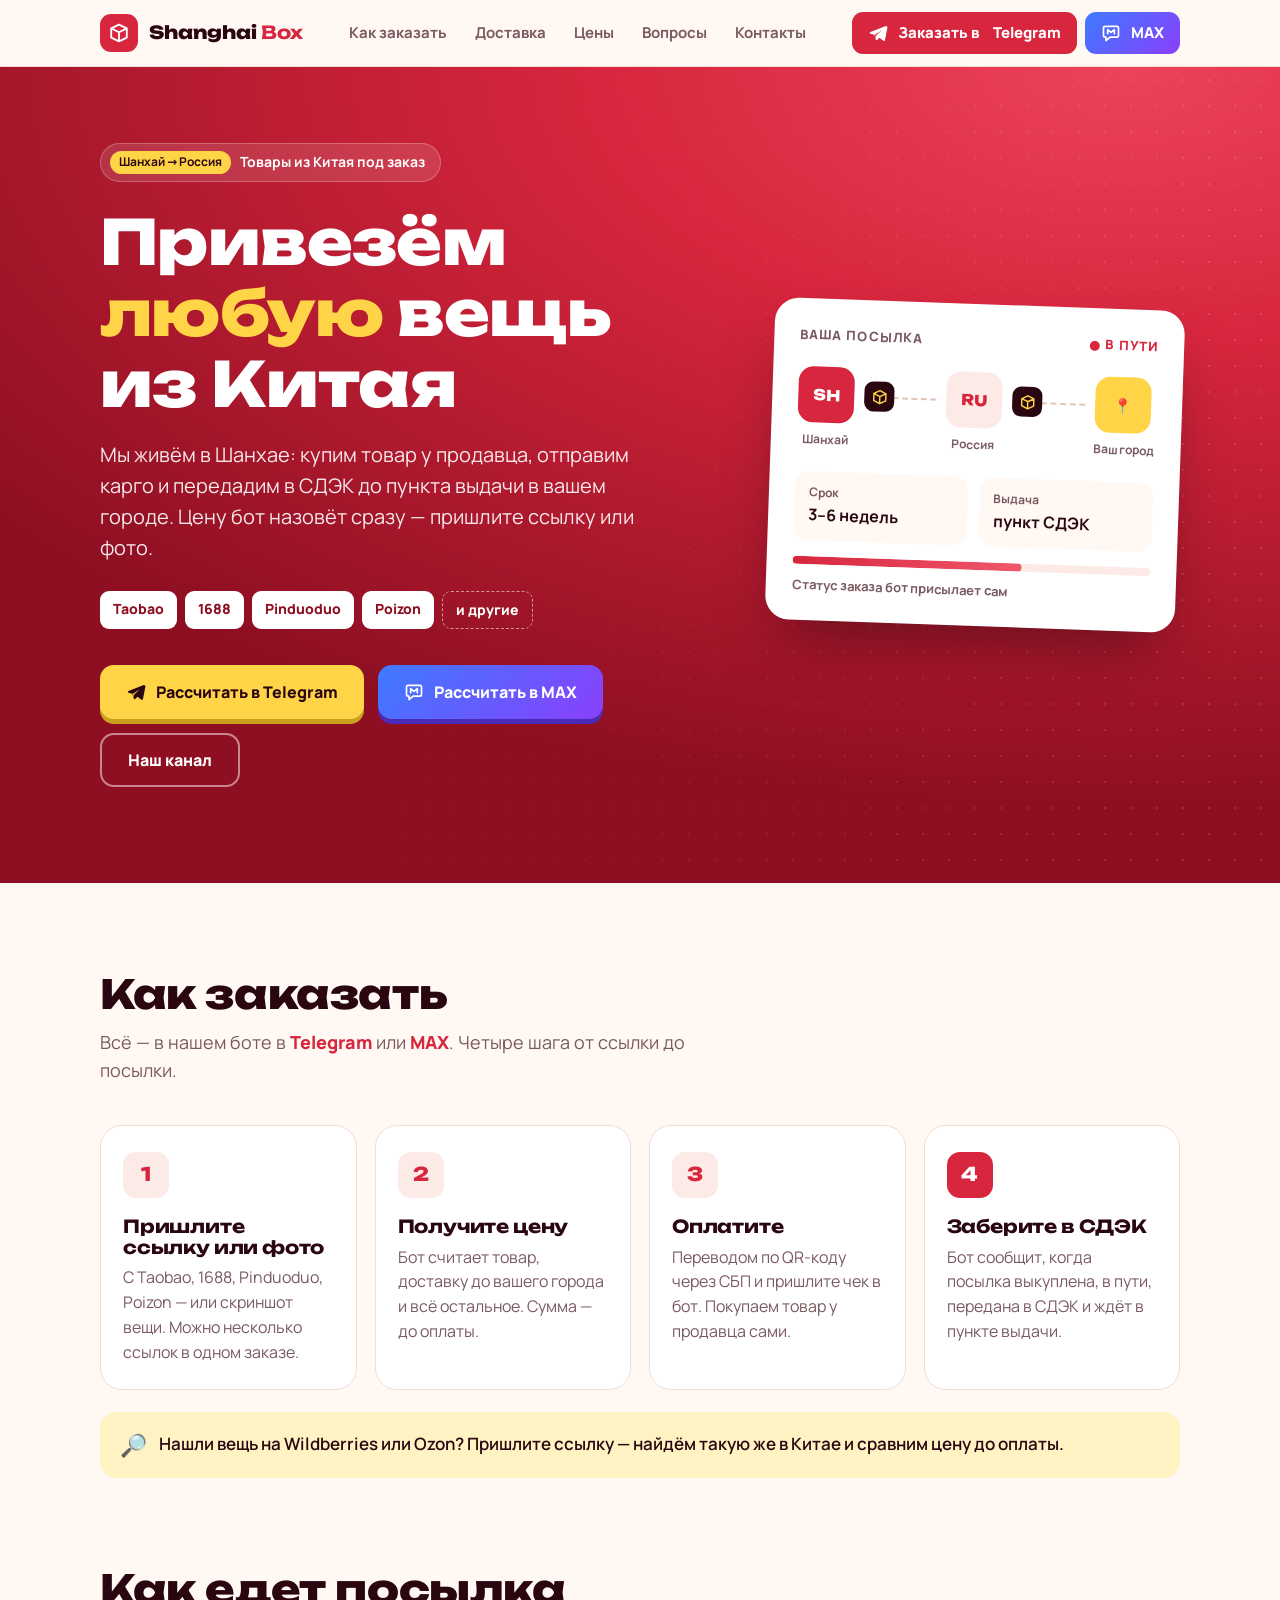
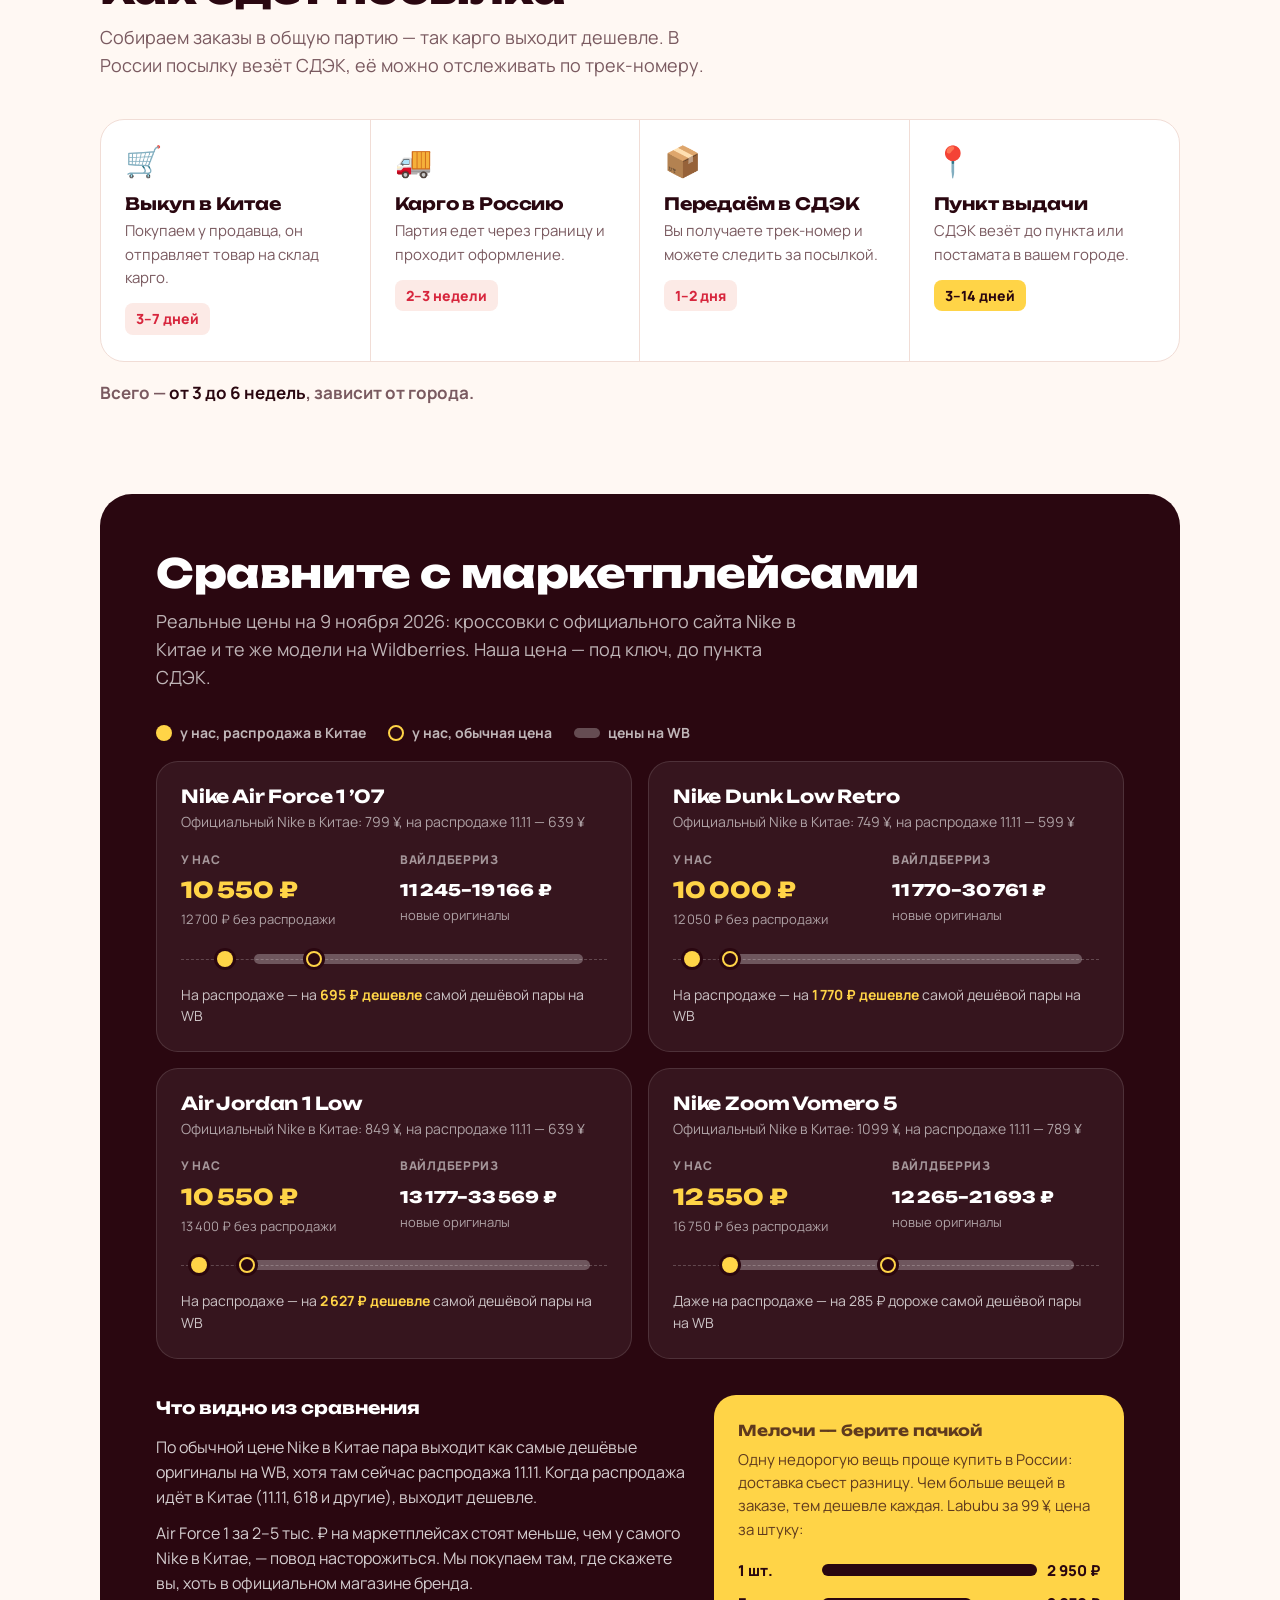
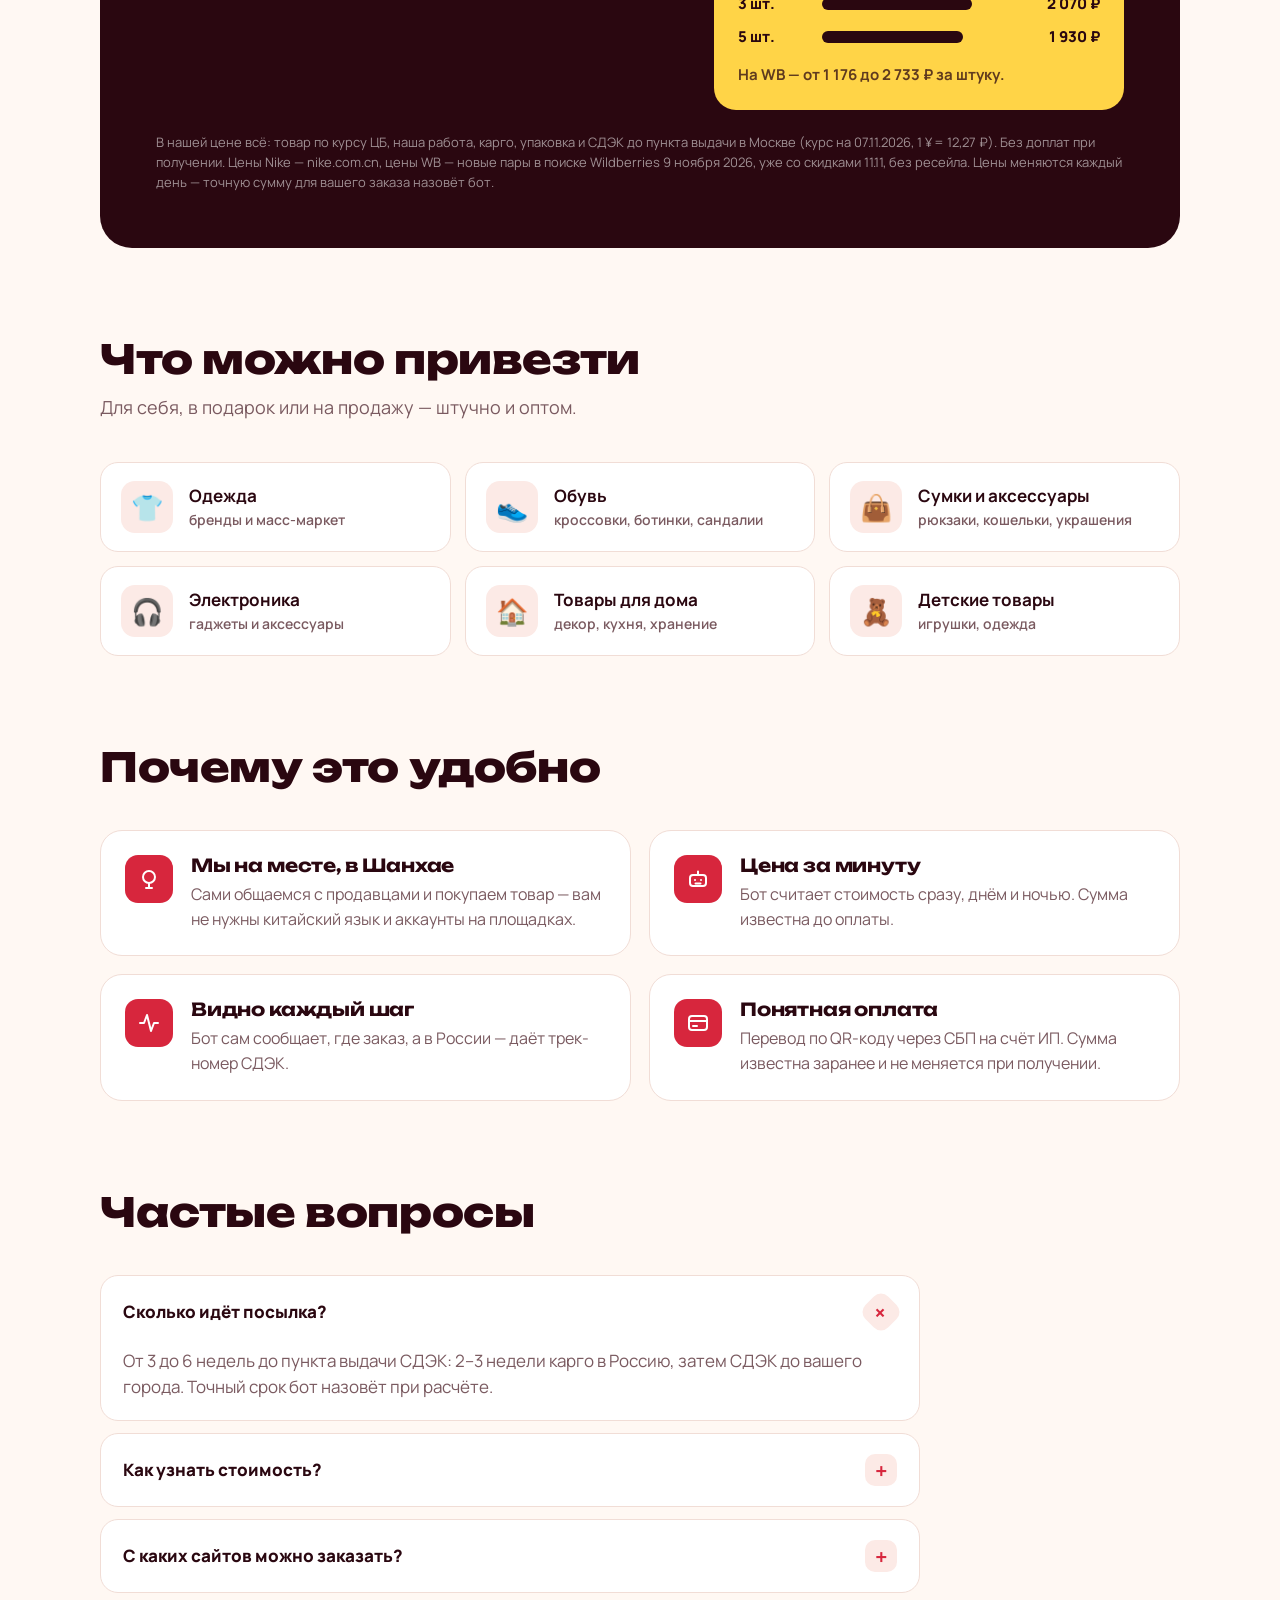
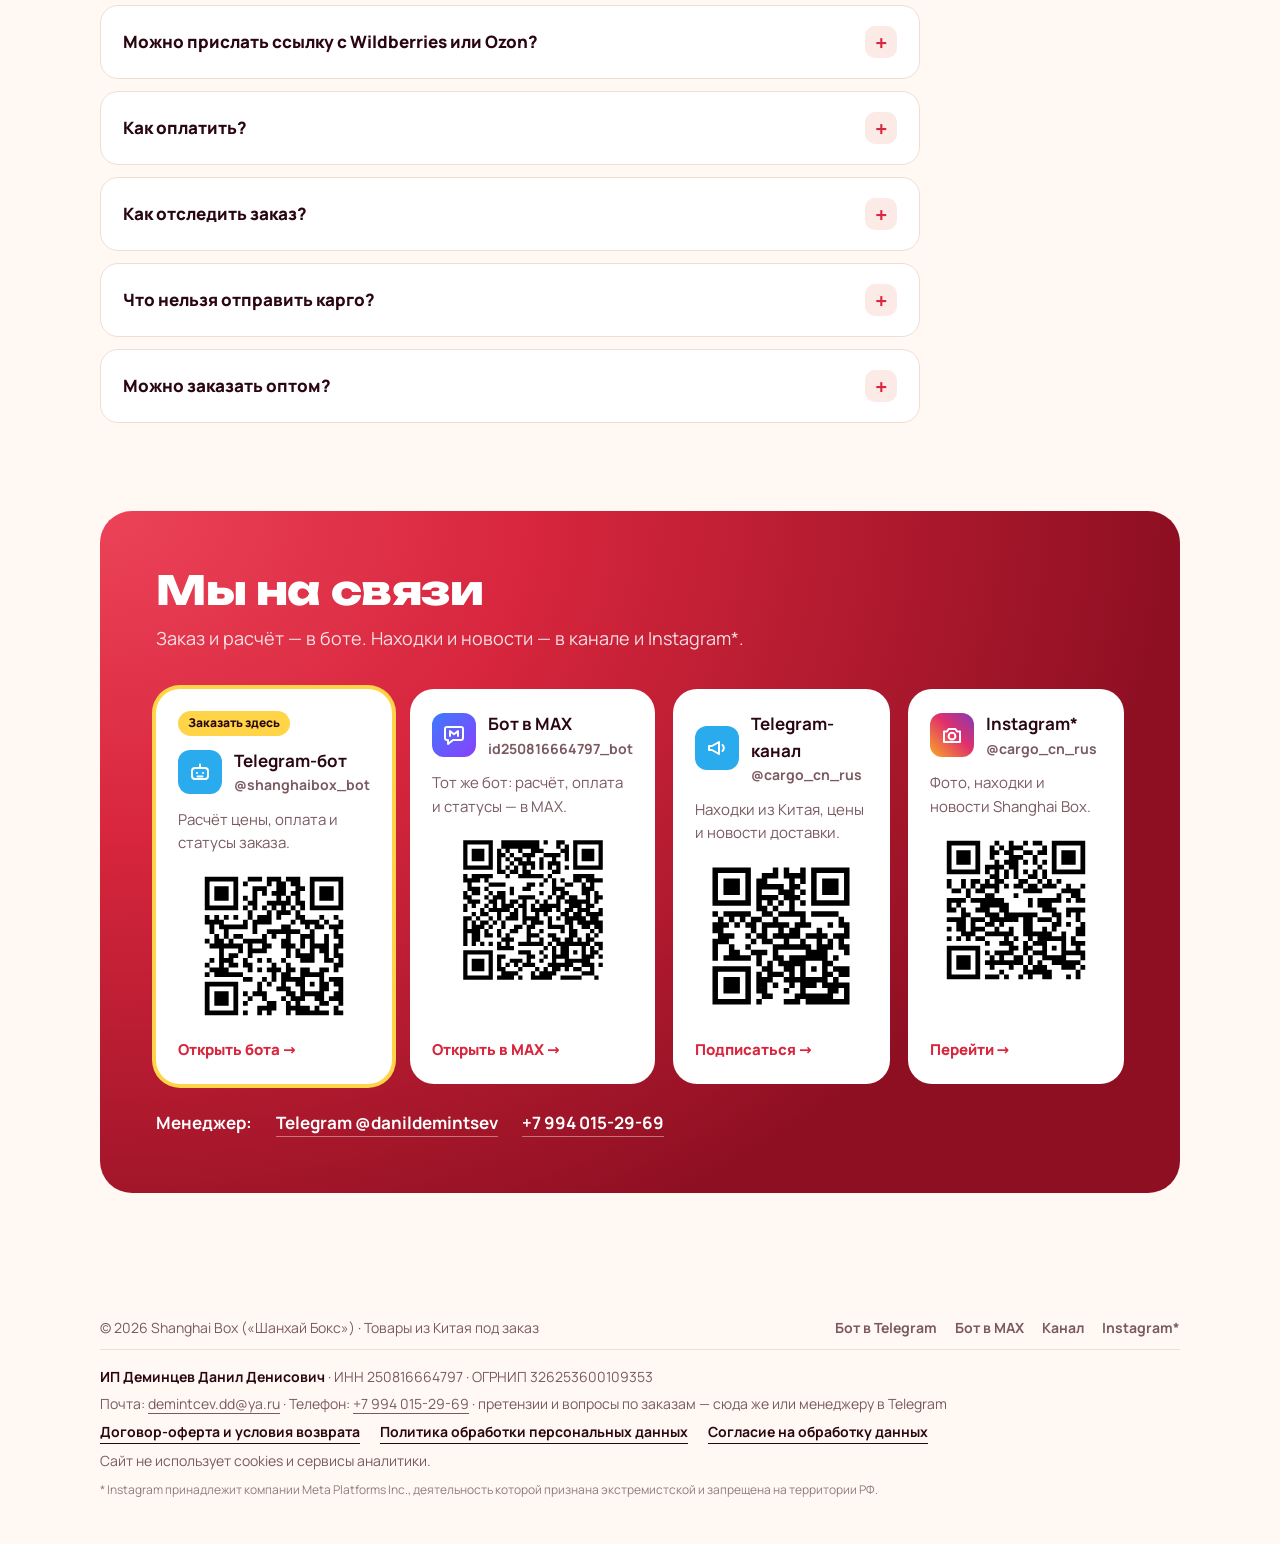
==== commit 0f73bcb4: "Кнопки бота в MAX на главной: шапка, первый экран, контакты, подвал, нижняя панель Co-Authored-By: C" ====
--- a/site/index.html
+++ b/site/index.html
@@ -52,6 +52,11 @@
   .btn-gold:active { box-shadow: 0 2px 0 var(--gold-dark); }
   .btn-red { background: var(--red); color: #fff; box-shadow: 0 5px 0 var(--deep); }
   .btn-line { border: 2px solid rgba(255,255,255,.5); color: #fff; }
+  .btn-max { background: linear-gradient(135deg, #3D7BFF, #8A3FFC); color: #fff; box-shadow: 0 5px 0 #4A2BB8; }
+  .btn-max:active { box-shadow: 0 2px 0 #4A2BB8; }
+  .btn-max.btn-sm { box-shadow: none; }
+  .btn-max.btn-sm:hover { background: linear-gradient(135deg, #2F6BEF, #7A30EC); }
+  .bar-btns { display: flex; gap: 8px; }
   .btn-line:hover { background: rgba(255,255,255,.1); }
   .btn-sm { height: 42px; padding: 0 16px; font-size: 15px; border-radius: 11px; box-shadow: none; }
   .btn-sm:hover { transform: none; background: #C11F35; }
@@ -64,7 +69,10 @@
   .mark { width: 38px; height: 38px; border-radius: 11px; background: var(--red); display: grid; place-items: center; flex: none; }
   .mark svg { width: 22px; height: 22px; }
   nav { display: flex; gap: 28px; font-weight: 700; font-size: 15px; color: var(--muted); }
+  nav a { white-space: nowrap; }
   nav a:hover { color: var(--red); }
+  @media (max-width: 1080px) { nav { gap: 18px; } .bar-btns .long { display: none; } }
+  @media (max-width: 960px) { header nav { display: none; } }
 
   /* Первый экран */
   .hero { position: relative; overflow: hidden; color: #fff; background: radial-gradient(110% 90% at 88% 0%, #EC4359 0%, var(--red) 38%, var(--deep) 100%); }
@@ -187,13 +195,14 @@
   /* Контакты */
   .contact { background: radial-gradient(100% 120% at 0% 0%, #EC4359 0%, var(--red) 40%, var(--deep) 100%); color: #fff; border-radius: 32px; padding: 56px; }
   .contact .sub { color: rgba(255,255,255,.85); }
-  .socials { display: grid; grid-template-columns: repeat(3, 1fr); gap: 18px; margin-top: 36px; }
+  .socials { display: grid; grid-template-columns: repeat(4, 1fr); gap: 18px; margin-top: 36px; }
   .soc { background: #fff; color: var(--ink); border-radius: 24px; padding: 22px; display: flex; flex-direction: column; transition: transform .15s ease; }
   .soc:hover { transform: translateY(-3px); }
   .soc-top { display: flex; align-items: center; gap: 12px; }
   .soc-ic { width: 44px; height: 44px; border-radius: 12px; display: grid; place-items: center; flex: none; color: #fff; }
   .soc-ic svg { width: 24px; height: 24px; }
   .soc-ic.tg { background: #2AABEE; }
+  .soc-ic.mx { background: linear-gradient(135deg, #3D7BFF, #8A3FFC); }
   .soc-ic.ig { background: linear-gradient(45deg, #F9A825, #E1306C 55%, #833AB4); }
   .who b { display: block; font-size: 17px; }
   .who span { display: block; font-size: 14px; font-weight: 700; color: var(--muted); }
@@ -259,7 +268,8 @@
     .soc { display: flex; padding: 20px; }
     .soc img { display: none; }   /* QR с телефона на этом же телефоне не отсканировать */
     .dock { display: block; position: fixed; z-index: 30; left: 0; right: 0; bottom: 0; padding: 10px 16px calc(10px + env(safe-area-inset-bottom)); background: rgba(255,248,243,.94); backdrop-filter: blur(12px); -webkit-backdrop-filter: blur(12px); border-top: 1px solid var(--line); }
-    .dock .btn { width: 100%; }
+    .dock { display: flex; gap: 10px; }
+    .dock .btn { flex: 1 1 0; min-width: 0; padding: 0 12px; }
   }
   @media (prefers-reduced-motion: reduce) {
     html { scroll-behavior: auto; }
@@ -275,6 +285,7 @@
   <symbol id="box" viewBox="0 0 24 24"><path d="M12 2.8 20.5 7v10L12 21.2 3.5 17V7z M3.5 7 12 11.2 20.5 7 M12 11.2v10" fill="none" stroke="currentColor" stroke-width="2" stroke-linejoin="round"/></symbol>
   <symbol id="ig" viewBox="0 0 24 24"><g fill="none" stroke="currentColor" stroke-width="2" stroke-linejoin="round"><path d="M4 8.5h3l1.6-2.5h6.8L17 8.5h3V19H4z"/><circle cx="12" cy="13.2" r="3.4"/></g></symbol>
   <symbol id="bot" viewBox="0 0 24 24"><g fill="none" stroke="currentColor" stroke-width="2" stroke-linecap="round" stroke-linejoin="round"><rect x="4" y="8" width="16" height="11" rx="3"/><path d="M12 8V4.5M9 13h.01M15 13h.01M9.5 16.5h5"/></g></symbol>
+  <symbol id="mx" viewBox="0 0 24 24"><path d="M5 4h14a2 2 0 0 1 2 2v9a2 2 0 0 1-2 2h-8l-5 4v-4H5a2 2 0 0 1-2-2V6a2 2 0 0 1 2-2z M8 13V8l4 3.2L16 8v5" fill="none" stroke="currentColor" stroke-width="2" stroke-linejoin="round" stroke-linecap="round"/></symbol>
   <symbol id="mega" viewBox="0 0 24 24"><path d="M4 10v4h3l7 4V6l-7 4zM17.5 9a4 4 0 0 1 0 6" fill="none" stroke="currentColor" stroke-width="2" stroke-linejoin="round" stroke-linecap="round"/></symbol>
 </svg>
 
@@ -291,7 +302,10 @@
       <a href="#faq">Вопросы</a>
       <a href="#contact">Контакты</a>
     </nav>
-    <a class="btn btn-red btn-sm" href="https://t.me/shanghaibox_bot?start=site" target="_blank" rel="noopener"><svg><use href="#tg"/></svg>Заказать в боте</a>
+    <div class="bar-btns">
+      <a class="btn btn-red btn-sm" href="https://t.me/shanghaibox_bot?start=site" target="_blank" rel="noopener"><svg><use href="#tg"/></svg><span class="long">Заказать в&nbsp;</span>Telegram</a>
+      <a class="btn btn-max btn-sm" href="https://max.ru/id250816664797_bot?start=site" target="_blank" rel="noopener"><svg><use href="#mx"/></svg>MAX</a>
+    </div>
   </div>
 </header>
 
@@ -306,7 +320,8 @@
           <span class="chip">Taobao</span><span class="chip">1688</span><span class="chip">Pinduoduo</span><span class="chip">Poizon</span><span class="chip more">и другие</span>
         </div>
         <div class="cta">
-          <a class="btn btn-gold" href="https://t.me/shanghaibox_bot?start=site" target="_blank" rel="noopener"><svg><use href="#tg"/></svg>Рассчитать в боте</a>
+          <a class="btn btn-gold" href="https://t.me/shanghaibox_bot?start=site" target="_blank" rel="noopener"><svg><use href="#tg"/></svg>Рассчитать в Telegram</a>
+          <a class="btn btn-max" href="https://max.ru/id250816664797_bot?start=site" target="_blank" rel="noopener"><svg><use href="#mx"/></svg>Рассчитать в MAX</a>
           <a class="btn btn-line" href="https://t.me/cargo_cn_rus" target="_blank" rel="noopener">Наш канал</a>
         </div>
       </div>
@@ -334,7 +349,7 @@
     <div class="wrap">
       <div class="sec-head">
         <h2>Как заказать</h2>
-        <p class="sub">Всё — в Telegram-боте <a href="https://t.me/shanghaibox_bot?start=site" target="_blank" rel="noopener" style="color:var(--red);font-weight:800">@shanghaibox_bot</a>. Четыре шага от ссылки до посылки.</p>
+        <p class="sub">Всё — в нашем боте в <a href="https://t.me/shanghaibox_bot?start=site" target="_blank" rel="noopener" style="color:var(--red);font-weight:800">Telegram</a> или <a href="https://max.ru/id250816664797_bot?start=site" target="_blank" rel="noopener" style="color:var(--red);font-weight:800">MAX</a>. Четыре шага от ссылки до посылки.</p>
       </div>
       <ol class="steps">
         <li class="step"><span class="n">1</span><h3>Пришлите ссылку или фото</h3><p>С Taobao, 1688, Pinduoduo, Poizon — или скриншот вещи. Можно несколько ссылок в одном заказе.</p></li>
@@ -511,6 +526,12 @@
             <img src="qr-bot.svg" alt="QR-код: Telegram-бот @shanghaibox_bot" width="148" height="148">
             <span class="go">Открыть бота →</span>
           </a>
+          <a class="soc" href="https://max.ru/id250816664797_bot?start=site" target="_blank" rel="noopener">
+            <span class="soc-top"><span class="soc-ic mx"><svg><use href="#mx"/></svg></span><span class="who"><b>Бот в MAX</b><span>id250816664797_bot</span></span></span>
+            <p>Тот же бот: расчёт, оплата и статусы — в MAX.</p>
+            <img src="qr-max.svg" alt="QR-код: бот Shanghai Box в MAX" width="148" height="148">
+            <span class="go">Открыть в MAX →</span>
+          </a>
           <a class="soc" href="https://t.me/cargo_cn_rus" target="_blank" rel="noopener">
             <span class="soc-top"><span class="soc-ic tg"><svg><use href="#mega"/></svg></span><span class="who"><b>Telegram-канал</b><span>@cargo_cn_rus</span></span></span>
             <p>Находки из Китая, цены и новости доставки.</p>
@@ -538,7 +559,8 @@
   <div class="wrap">
     <span>© 2026 Shanghai Box («Шанхай Бокс») · Товары из Китая под заказ</span>
     <nav aria-label="Контакты">
-      <a href="https://t.me/shanghaibox_bot?start=site" target="_blank" rel="noopener">Бот</a>
+      <a href="https://t.me/shanghaibox_bot?start=site" target="_blank" rel="noopener">Бот в Telegram</a>
+      <a href="https://max.ru/id250816664797_bot?start=site" target="_blank" rel="noopener">Бот в MAX</a>
       <a href="https://t.me/cargo_cn_rus" target="_blank" rel="noopener">Канал</a>
       <a href="https://instagram.com/cargo_cn_rus" target="_blank" rel="noopener">Instagram*</a>
     </nav>
@@ -553,7 +575,8 @@
 </footer>
 
 <div class="dock">
-  <a class="btn btn-gold" href="https://t.me/shanghaibox_bot?start=site" target="_blank" rel="noopener"><svg><use href="#tg"/></svg>Рассчитать в боте</a>
+  <a class="btn btn-gold" href="https://t.me/shanghaibox_bot?start=site" target="_blank" rel="noopener"><svg><use href="#tg"/></svg>Telegram</a>
+  <a class="btn btn-max" href="https://max.ru/id250816664797_bot?start=site" target="_blank" rel="noopener"><svg><use href="#mx"/></svg>MAX</a>
 </div>
 
 </body>
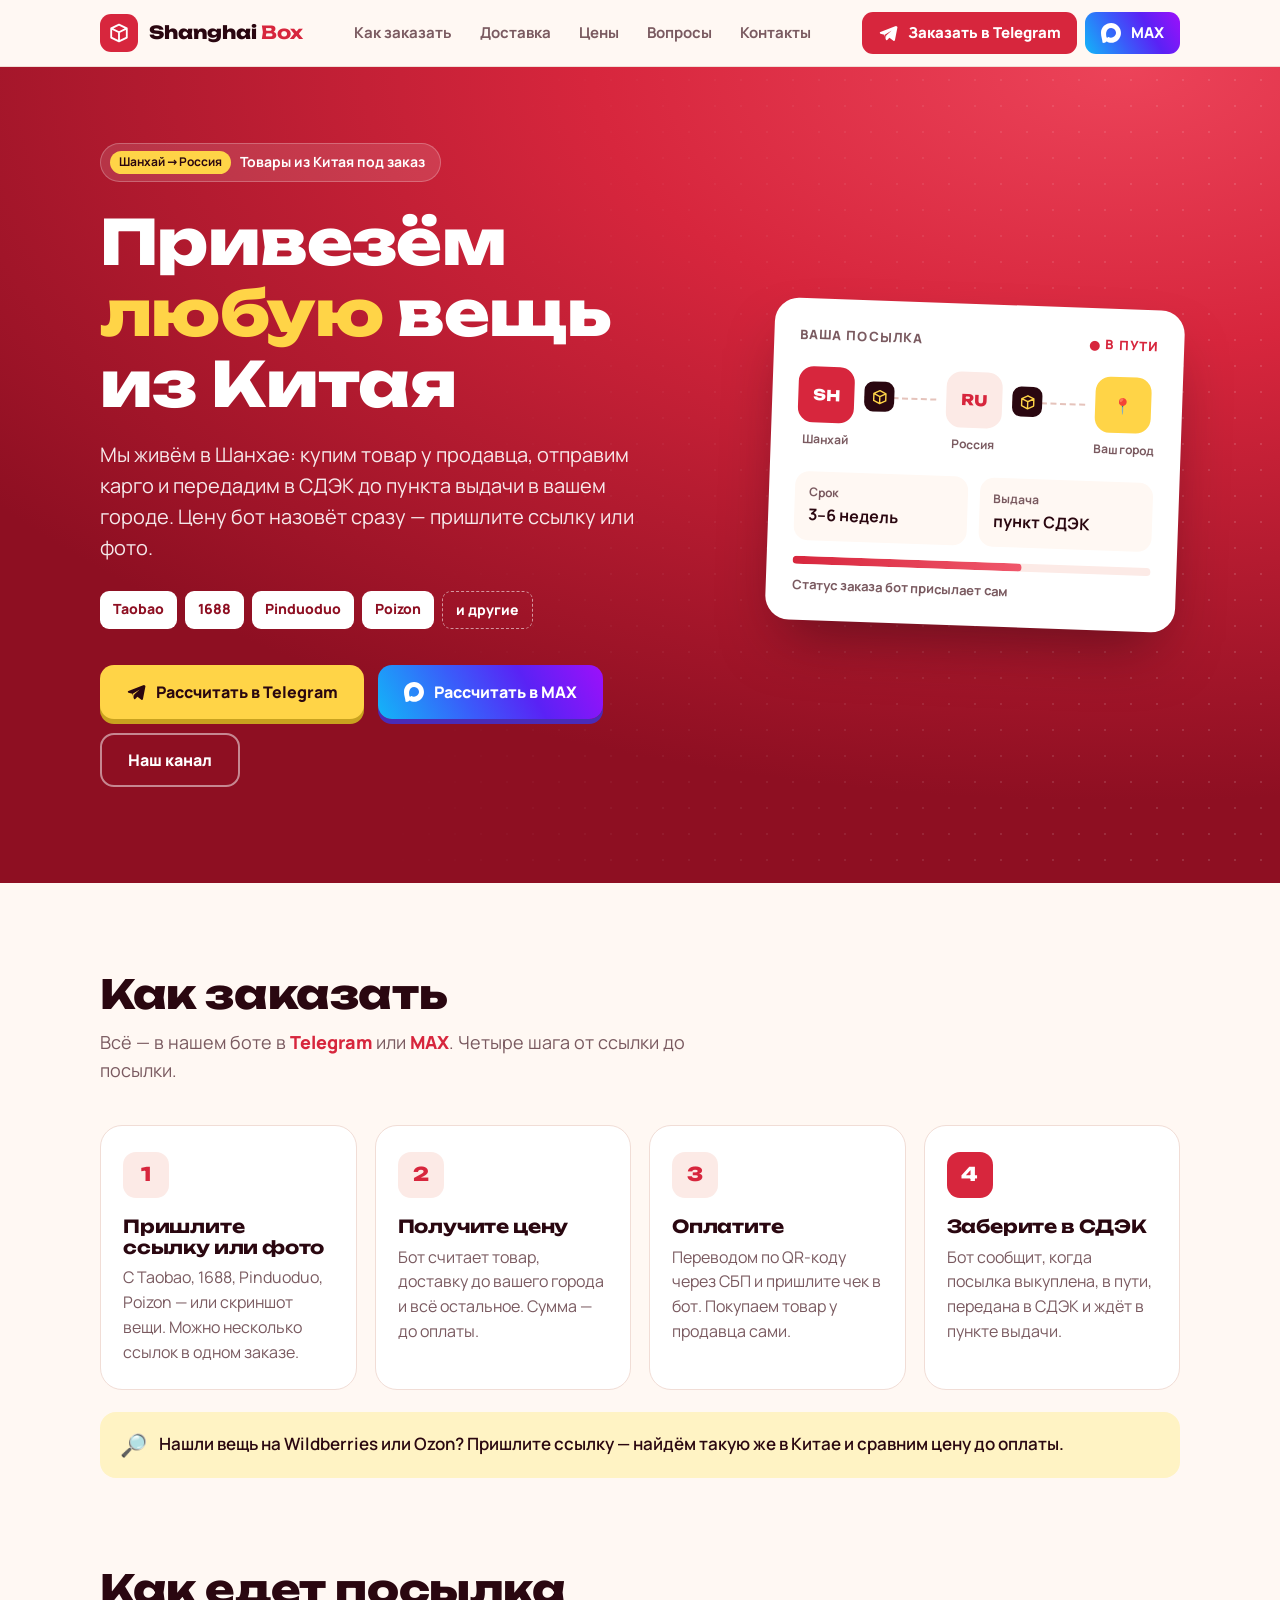
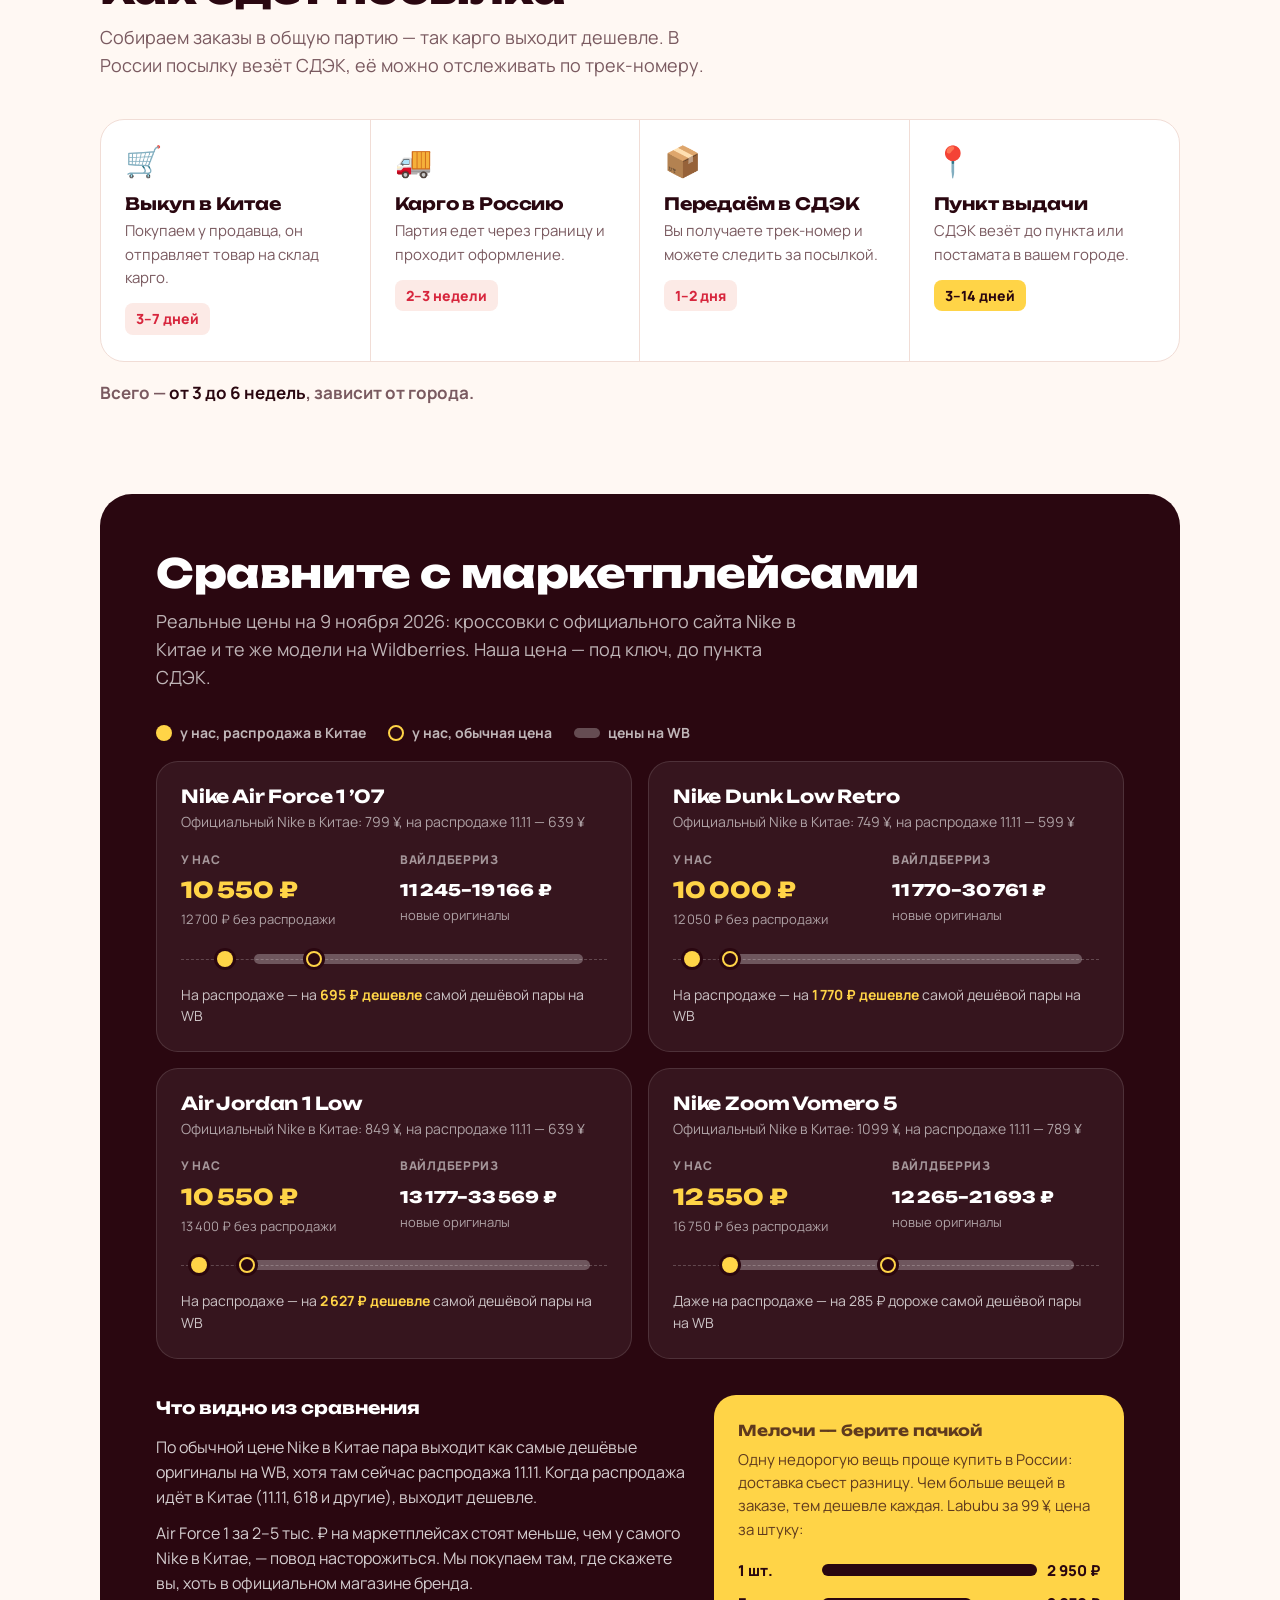
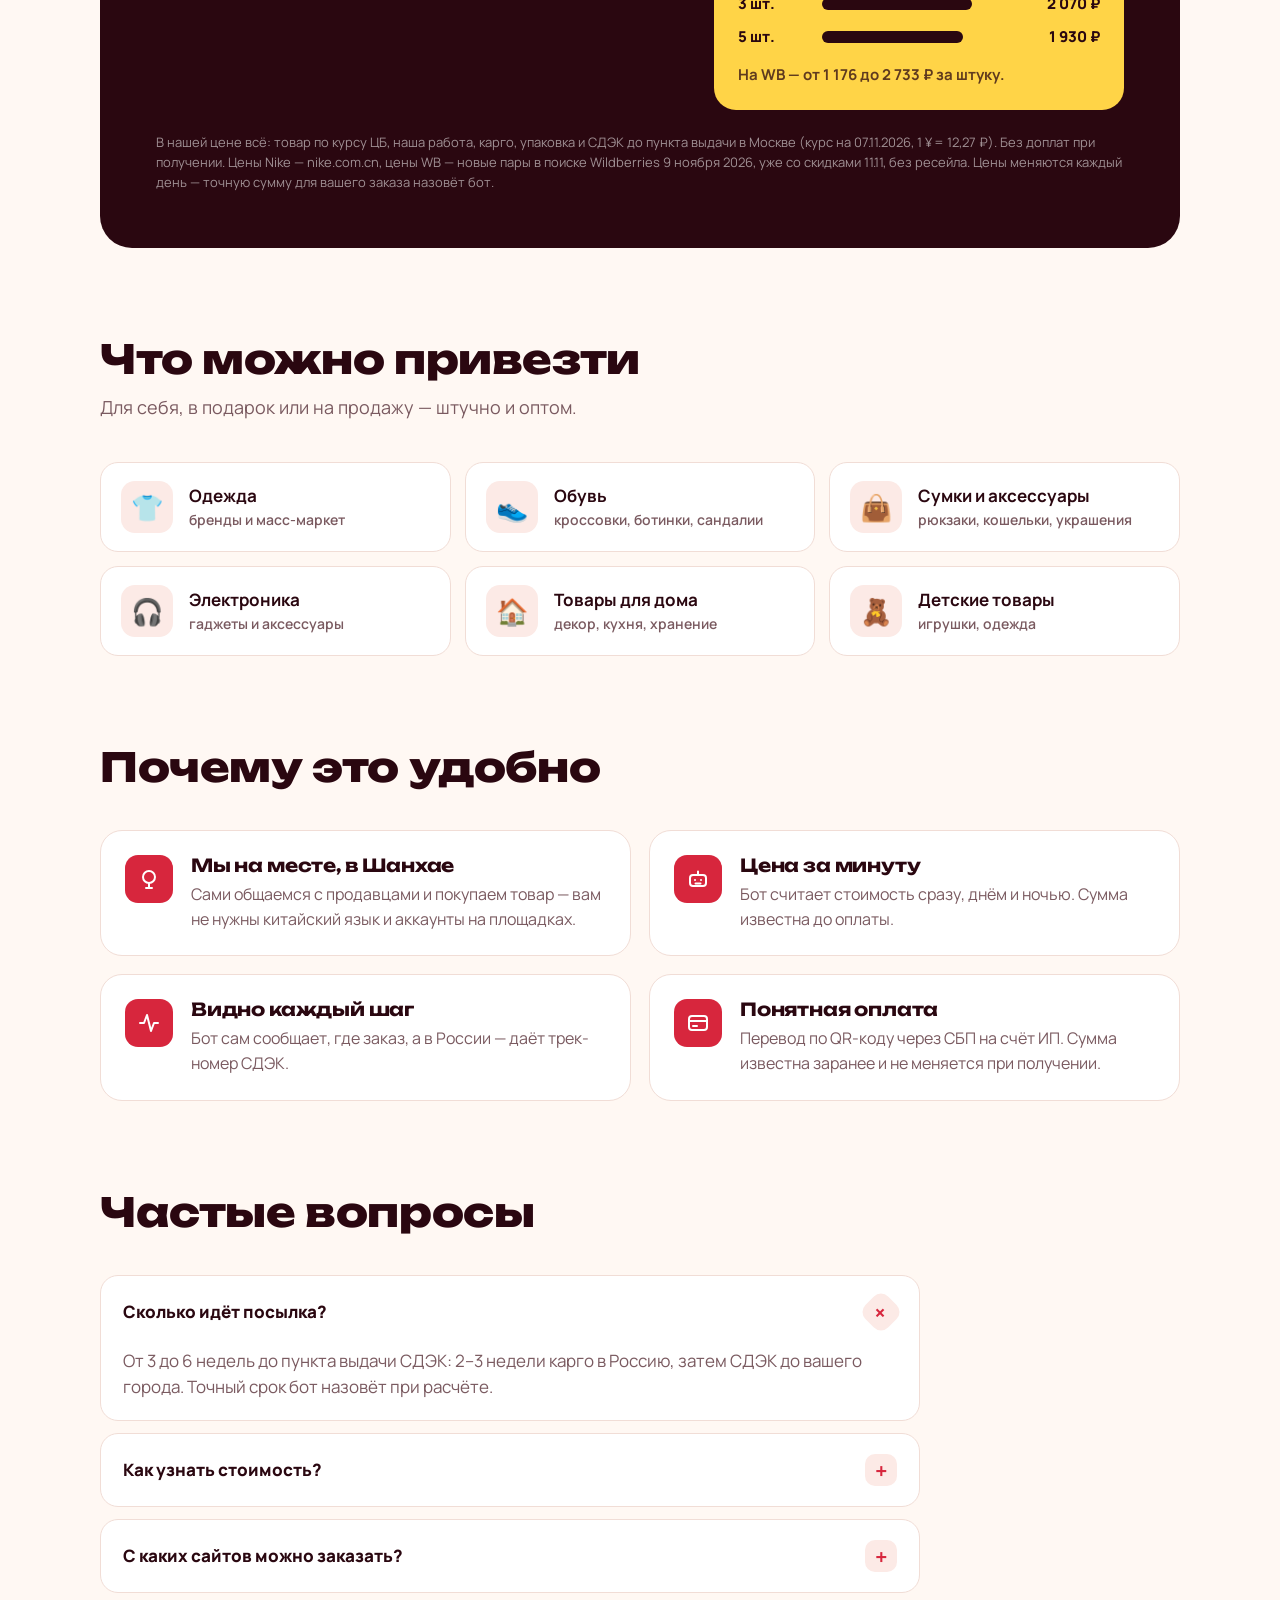
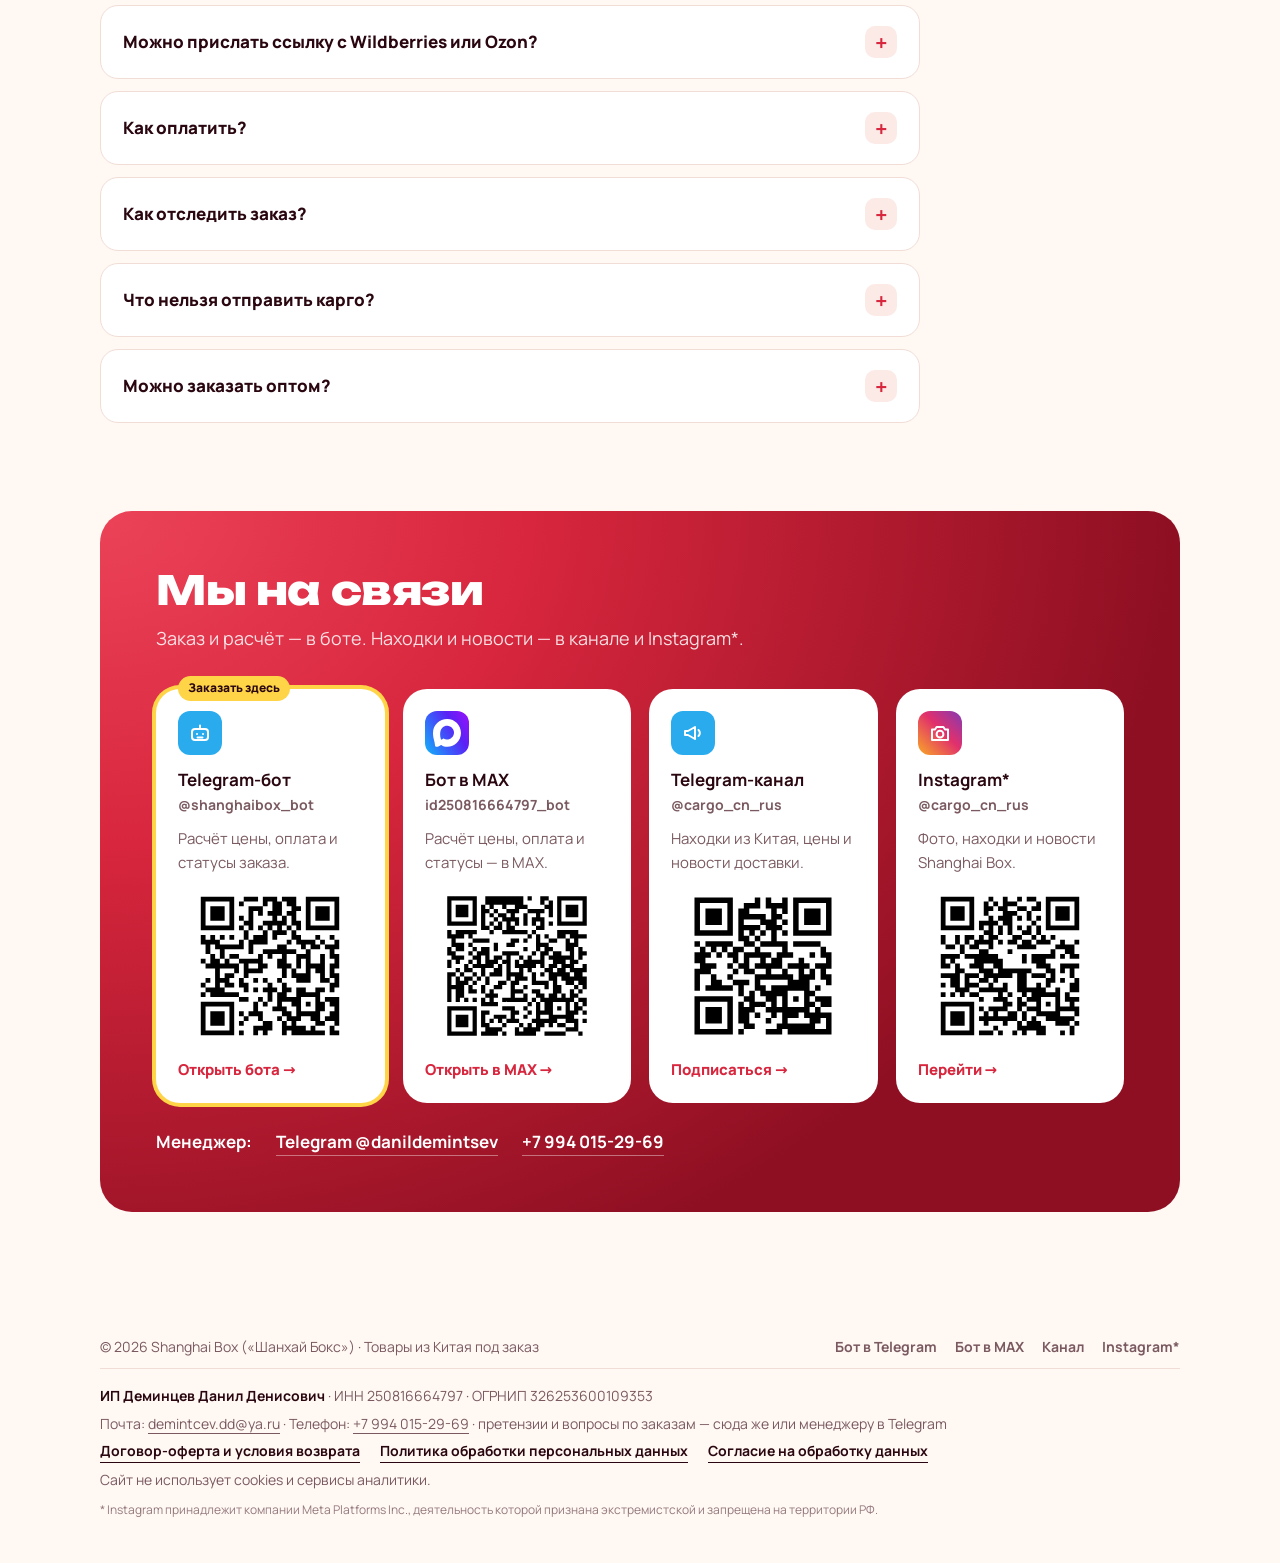
==== commit b9ef08ff: "Контакты: карточки выровнены по строкам, оригинальный значок MAX Co-Authored-By: Claude Opus 5.5 <no" ====
--- a/site/index.html
+++ b/site/index.html
@@ -52,10 +52,10 @@
   .btn-gold:active { box-shadow: 0 2px 0 var(--gold-dark); }
   .btn-red { background: var(--red); color: #fff; box-shadow: 0 5px 0 var(--deep); }
   .btn-line { border: 2px solid rgba(255,255,255,.5); color: #fff; }
-  .btn-max { background: linear-gradient(135deg, #3D7BFF, #8A3FFC); color: #fff; box-shadow: 0 5px 0 #4A2BB8; }
+  .btn-max { background: linear-gradient(60deg, #12B6F8 0%, #3A5CFA 38%, #5A22F5 66%, #9D10FA 100%); color: #fff; box-shadow: 0 5px 0 #4A2BB8; }
   .btn-max:active { box-shadow: 0 2px 0 #4A2BB8; }
   .btn-max.btn-sm { box-shadow: none; }
-  .btn-max.btn-sm:hover { background: linear-gradient(135deg, #2F6BEF, #7A30EC); }
+  .btn-max.btn-sm:hover { filter: brightness(.94); }
   .bar-btns { display: flex; gap: 8px; }
   .btn-line:hover { background: rgba(255,255,255,.1); }
   .btn-sm { height: 42px; padding: 0 16px; font-size: 15px; border-radius: 11px; box-shadow: none; }
@@ -195,22 +195,24 @@
   /* Контакты */
   .contact { background: radial-gradient(100% 120% at 0% 0%, #EC4359 0%, var(--red) 40%, var(--deep) 100%); color: #fff; border-radius: 32px; padding: 56px; }
   .contact .sub { color: rgba(255,255,255,.85); }
-  .socials { display: grid; grid-template-columns: repeat(4, 1fr); gap: 18px; margin-top: 36px; }
-  .soc { background: #fff; color: var(--ink); border-radius: 24px; padding: 22px; display: flex; flex-direction: column; transition: transform .15s ease; }
+  .socials { display: grid; grid-template-columns: repeat(4, minmax(0, 1fr)); gap: 18px; margin-top: 36px; }
+  .soc { position: relative; background: #fff; color: var(--ink); border-radius: 24px; padding: 22px; display: grid; grid-row: span 4; grid-template-rows: subgrid; row-gap: 0; transition: transform .15s ease; }
   .soc:hover { transform: translateY(-3px); }
-  .soc-top { display: flex; align-items: center; gap: 12px; }
+  .soc-top { display: flex; flex-direction: column; align-items: flex-start; gap: 12px; }
+  .who { min-width: 0; overflow-wrap: anywhere; }
   .soc-ic { width: 44px; height: 44px; border-radius: 12px; display: grid; place-items: center; flex: none; color: #fff; }
   .soc-ic svg { width: 24px; height: 24px; }
   .soc-ic.tg { background: #2AABEE; }
-  .soc-ic.mx { background: linear-gradient(135deg, #3D7BFF, #8A3FFC); }
+  .soc-ic.mx { background: linear-gradient(60deg, #12B6F8 0%, #3A5CFA 38%, #5A22F5 66%, #9D10FA 100%); }
+  .soc-ic.mx svg { width: 28px; height: 28px; }
   .soc-ic.ig { background: linear-gradient(45deg, #F9A825, #E1306C 55%, #833AB4); }
   .who b { display: block; font-size: 17px; }
   .who span { display: block; font-size: 14px; font-weight: 700; color: var(--muted); }
   .soc p { margin-top: 12px; font-size: 15px; color: var(--muted); }
-  .soc img { width: 148px; height: 148px; margin: 18px auto 4px; image-rendering: pixelated; }
-  .soc .go { margin-top: auto; padding-top: 14px; font-weight: 800; color: var(--red); font-size: 15px; }
+  .soc img { width: 148px; height: 148px; margin: 18px 0 4px; justify-self: center; image-rendering: pixelated; }
+  .soc .go { align-self: end; padding-top: 14px; font-weight: 800; color: var(--red); font-size: 15px; }
   .soc.main { box-shadow: 0 0 0 4px var(--gold); }
-  .soc .badge { align-self: flex-start; margin-bottom: 12px; background: var(--gold); color: var(--ink); font-size: 12px; font-weight: 800; padding: 3px 10px; border-radius: 999px; }
+  .soc .badge { position: absolute; top: -13px; left: 22px; background: var(--gold); color: var(--ink); font-size: 12px; font-weight: 800; padding: 3px 10px; border-radius: 999px; }
   .links { margin-top: 26px; display: flex; flex-wrap: wrap; gap: 10px 24px; font-weight: 700; }
   .links a { border-bottom: 1.5px solid rgba(255,255,255,.4); }
   .links a:hover { border-color: #fff; }
@@ -236,9 +238,10 @@
     .cats { grid-template-columns: repeat(2, 1fr); }
     .versus, .takeaways { grid-template-columns: minmax(0, 1fr); }
     .socials { grid-template-columns: minmax(0, 1fr); }
-    .soc { display: grid; grid-template-columns: minmax(0, 1fr) auto; column-gap: 18px; align-items: center; }
-    .soc .badge, .soc-top, .soc p, .soc .go { grid-column: 1; }
-    .soc img { grid-column: 2; grid-row: 1 / span 4; width: 112px; height: 112px; margin: 0; }
+    .soc-top { flex-direction: row; align-items: center; }
+    .soc { grid-row: auto; grid-template-rows: none; grid-template-columns: minmax(0, 1fr) auto; column-gap: 18px; align-items: center; }
+    .soc-top, .soc p, .soc .go { grid-column: 1; }
+    .soc img { grid-column: 2; grid-row: 1 / span 3; width: 112px; height: 112px; margin: 0; }
   }
   @media (max-width: 720px) {
     body { font-size: 16px; padding-bottom: 78px; }
@@ -265,7 +268,8 @@
     .ticket { padding: 20px; }
     .code { width: 48px; height: 48px; font-size: 13px; border-radius: 13px; }
     .route { gap: 6px; }
-    .soc { display: flex; padding: 20px; }
+    .soc { display: flex; flex-direction: column; align-items: stretch; padding: 20px; }
+    .soc .go { align-self: auto; margin-top: auto; }
     .soc img { display: none; }   /* QR с телефона на этом же телефоне не отсканировать */
     .dock { display: block; position: fixed; z-index: 30; left: 0; right: 0; bottom: 0; padding: 10px 16px calc(10px + env(safe-area-inset-bottom)); background: rgba(255,248,243,.94); backdrop-filter: blur(12px); -webkit-backdrop-filter: blur(12px); border-top: 1px solid var(--line); }
     .dock { display: flex; gap: 10px; }
@@ -285,7 +289,7 @@
   <symbol id="box" viewBox="0 0 24 24"><path d="M12 2.8 20.5 7v10L12 21.2 3.5 17V7z M3.5 7 12 11.2 20.5 7 M12 11.2v10" fill="none" stroke="currentColor" stroke-width="2" stroke-linejoin="round"/></symbol>
   <symbol id="ig" viewBox="0 0 24 24"><g fill="none" stroke="currentColor" stroke-width="2" stroke-linejoin="round"><path d="M4 8.5h3l1.6-2.5h6.8L17 8.5h3V19H4z"/><circle cx="12" cy="13.2" r="3.4"/></g></symbol>
   <symbol id="bot" viewBox="0 0 24 24"><g fill="none" stroke="currentColor" stroke-width="2" stroke-linecap="round" stroke-linejoin="round"><rect x="4" y="8" width="16" height="11" rx="3"/><path d="M12 8V4.5M9 13h.01M15 13h.01M9.5 16.5h5"/></g></symbol>
-  <symbol id="mx" viewBox="0 0 24 24"><path d="M5 4h14a2 2 0 0 1 2 2v9a2 2 0 0 1-2 2h-8l-5 4v-4H5a2 2 0 0 1-2-2V6a2 2 0 0 1 2-2z M8 13V8l4 3.2L16 8v5" fill="none" stroke="currentColor" stroke-width="2" stroke-linejoin="round" stroke-linecap="round"/></symbol>
+  <symbol id="mx" viewBox="0 0 100 100"><path fill="currentColor" fill-rule="evenodd" d="M50.76 0c27.53 0 49.12 22.34 49.12 49.89S77.61 99.23 51.02 99.23c-9.43 0-14.01-1.33-21.37-6.54-.5-.36-1.2-.26-1.63.19-5.66 6.04-20.17 10.28-20.83 2.03C7.19 80.53 0 71.18 0 49.61 0 21.3 23.22 0 50.76 0m.77 24.55c-13.07-.68-23.26 8.39-25.51 22.58-1.86 11.75 1.44 26.07 4.26 26.8 1.2.3 4.08-1.9 6.18-3.88.4-.37.99-.44 1.45-.15 3.27 2 6.97 3.5 11.05 3.71 13.42.7 25.3-9.8 26-23.21.71-13.42-10.01-25.14-23.43-25.85"/></symbol>
   <symbol id="mega" viewBox="0 0 24 24"><path d="M4 10v4h3l7 4V6l-7 4zM17.5 9a4 4 0 0 1 0 6" fill="none" stroke="currentColor" stroke-width="2" stroke-linejoin="round" stroke-linecap="round"/></symbol>
 </svg>
 
@@ -303,7 +307,7 @@
       <a href="#contact">Контакты</a>
     </nav>
     <div class="bar-btns">
-      <a class="btn btn-red btn-sm" href="https://t.me/shanghaibox_bot?start=site" target="_blank" rel="noopener"><svg><use href="#tg"/></svg><span class="long">Заказать в&nbsp;</span>Telegram</a>
+      <a class="btn btn-red btn-sm" href="https://t.me/shanghaibox_bot?start=site" target="_blank" rel="noopener"><svg><use href="#tg"/></svg><span><span class="long">Заказать в </span>Telegram</span></a>
       <a class="btn btn-max btn-sm" href="https://max.ru/id250816664797_bot?start=site" target="_blank" rel="noopener"><svg><use href="#mx"/></svg>MAX</a>
     </div>
   </div>
@@ -528,7 +532,7 @@
           </a>
           <a class="soc" href="https://max.ru/id250816664797_bot?start=site" target="_blank" rel="noopener">
             <span class="soc-top"><span class="soc-ic mx"><svg><use href="#mx"/></svg></span><span class="who"><b>Бот в MAX</b><span>id250816664797_bot</span></span></span>
-            <p>Тот же бот: расчёт, оплата и статусы — в MAX.</p>
+            <p>Расчёт цены, оплата и статусы — в MAX.</p>
             <img src="qr-max.svg" alt="QR-код: бот Shanghai Box в MAX" width="148" height="148">
             <span class="go">Открыть в MAX →</span>
           </a>
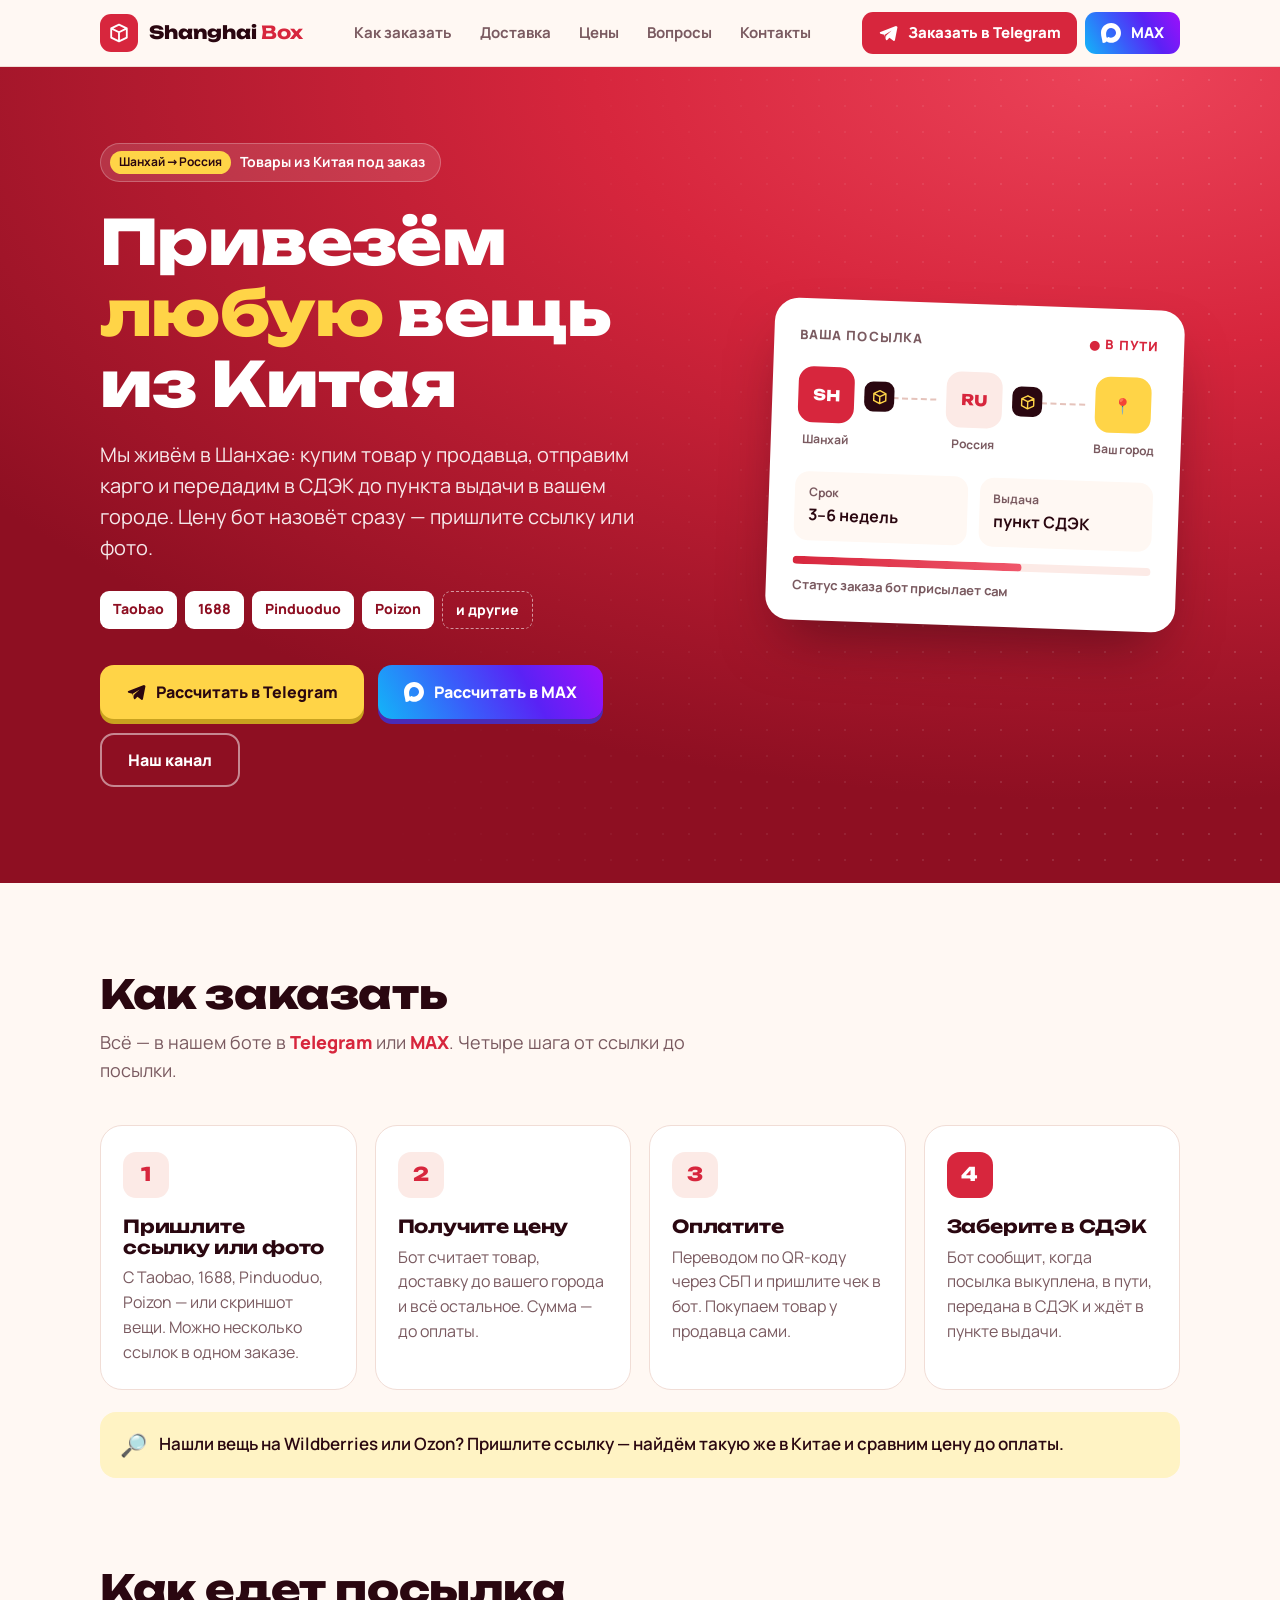
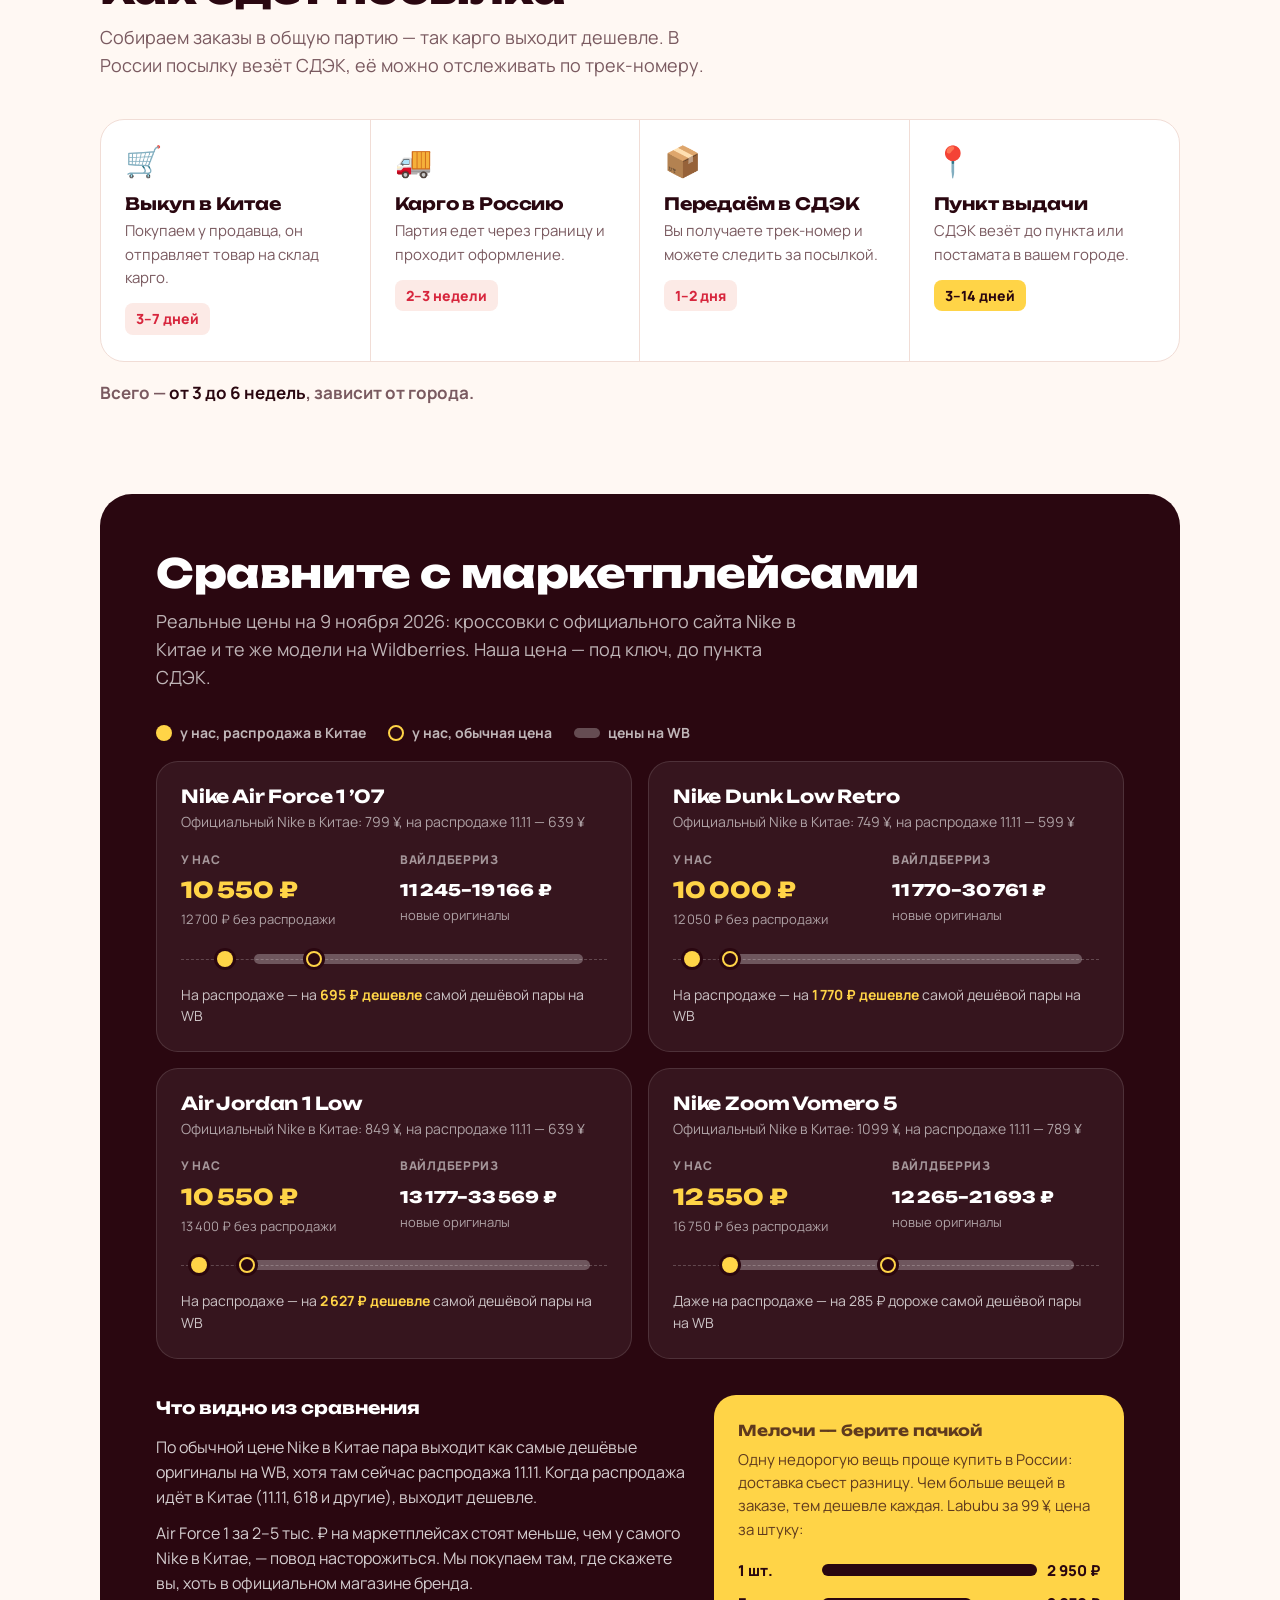
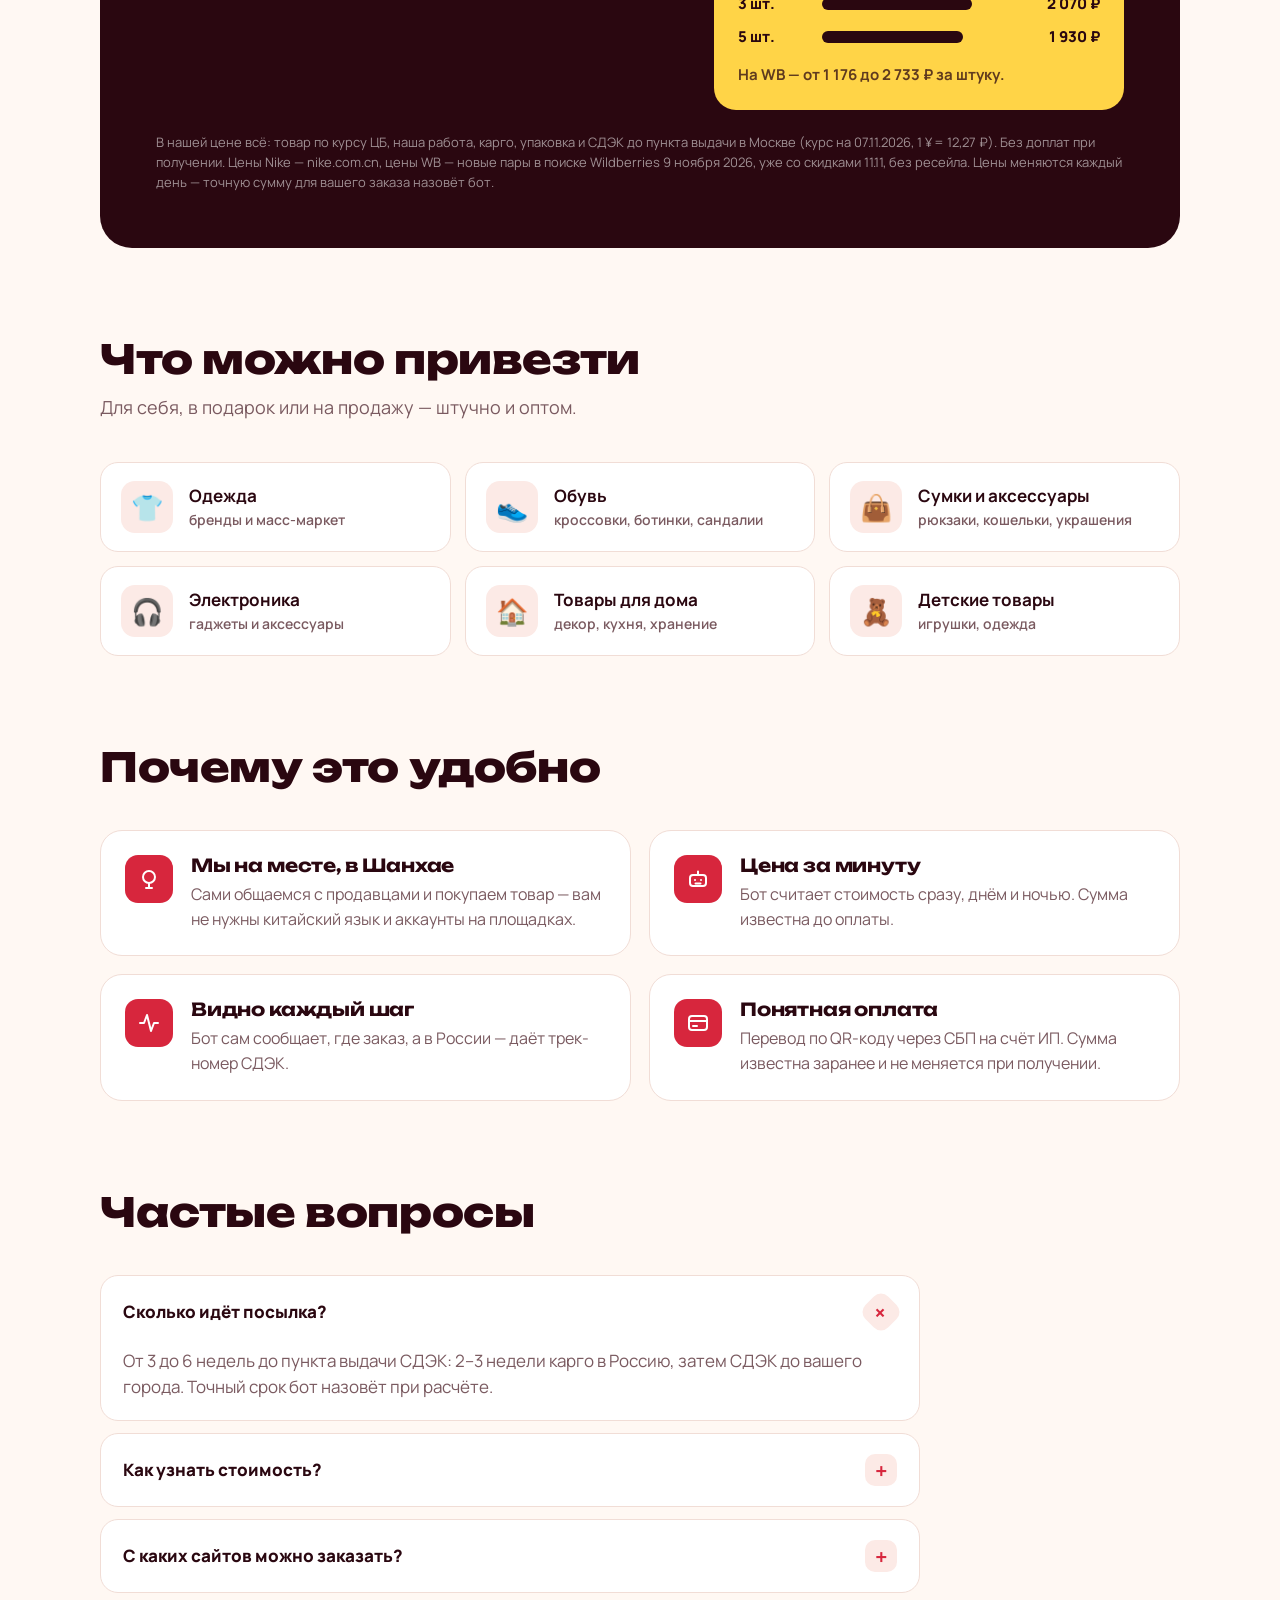
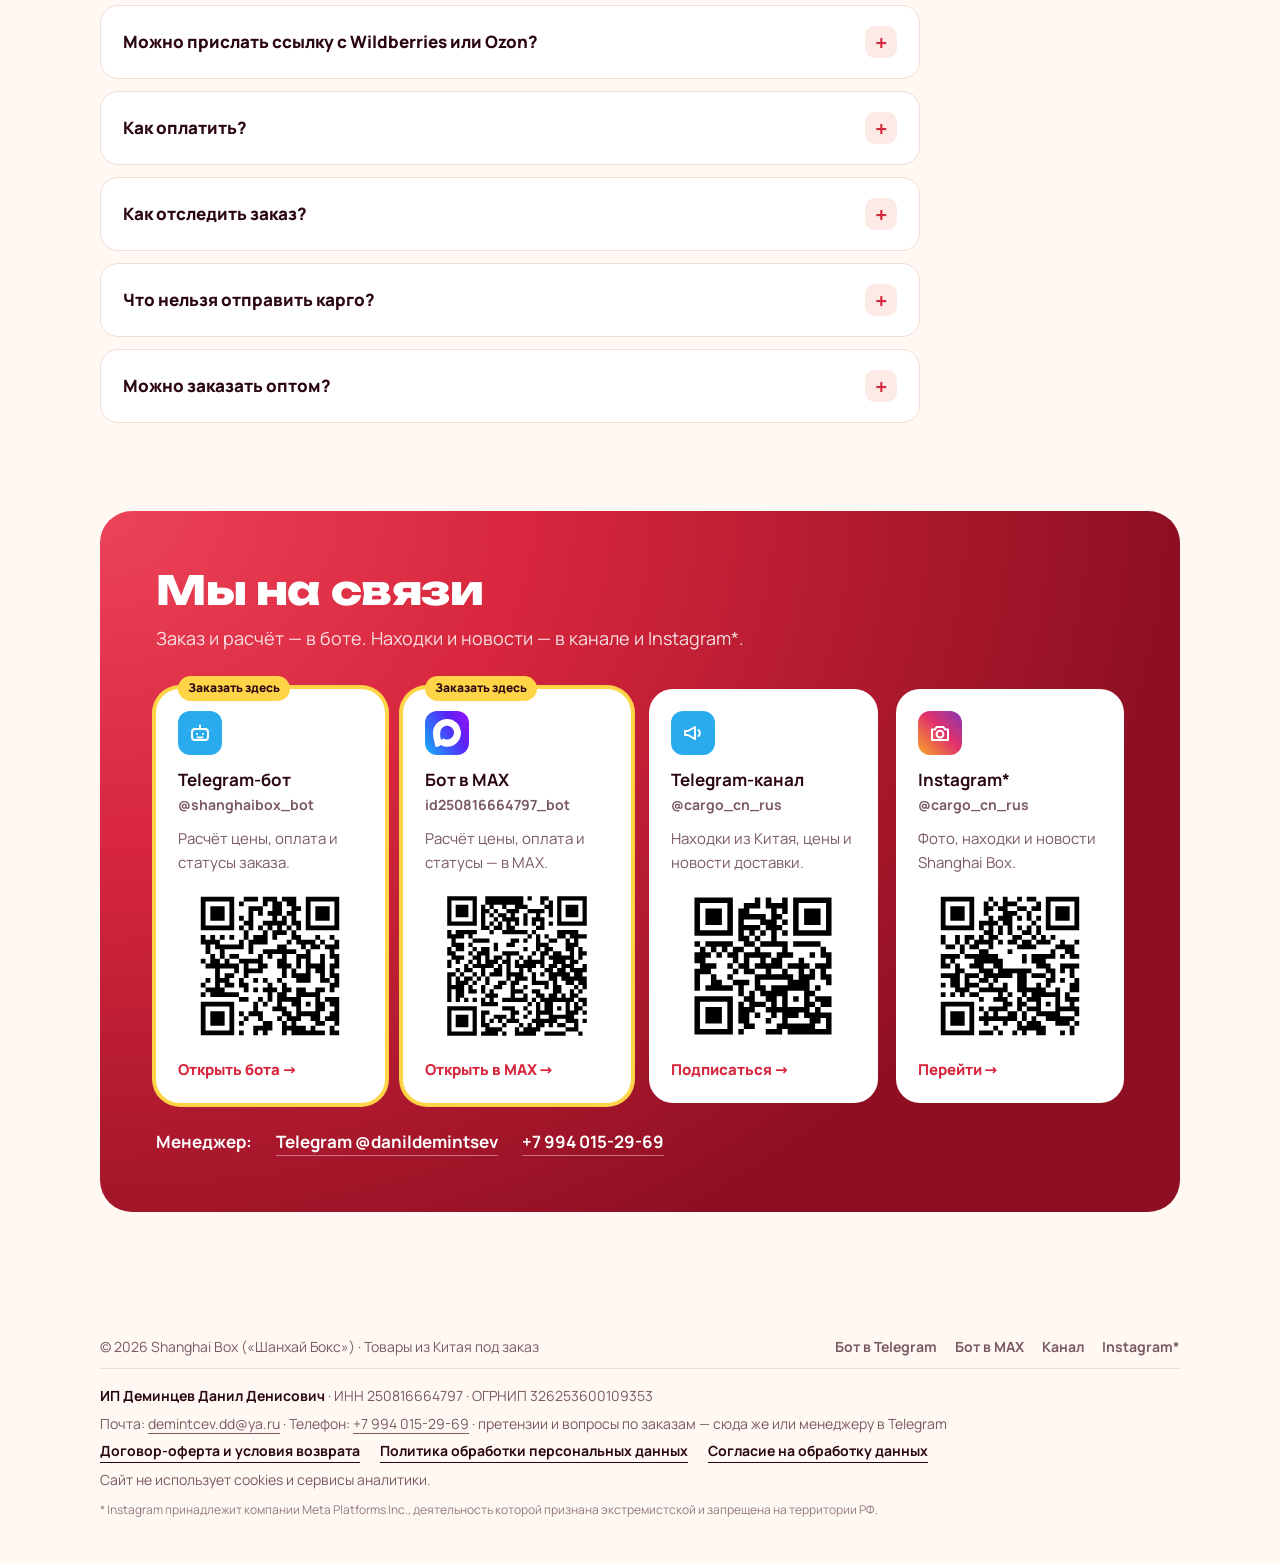
==== commit 9123005f: "Контакты: карточка MAX выделена рамкой «Заказать здесь», как Telegram-бот Co-Authored-By: Claude Opu" ====
--- a/site/index.html
+++ b/site/index.html
@@ -237,7 +237,7 @@
     .leg:nth-child(-n+2) { border-bottom: 1px solid var(--line); }
     .cats { grid-template-columns: repeat(2, 1fr); }
     .versus, .takeaways { grid-template-columns: minmax(0, 1fr); }
-    .socials { grid-template-columns: minmax(0, 1fr); }
+    .socials { grid-template-columns: minmax(0, 1fr); row-gap: 28px; }
     .soc-top { flex-direction: row; align-items: center; }
     .soc { grid-row: auto; grid-template-rows: none; grid-template-columns: minmax(0, 1fr) auto; column-gap: 18px; align-items: center; }
     .soc-top, .soc p, .soc .go { grid-column: 1; }
@@ -530,7 +530,8 @@
             <img src="qr-bot.svg" alt="QR-код: Telegram-бот @shanghaibox_bot" width="148" height="148">
             <span class="go">Открыть бота →</span>
           </a>
-          <a class="soc" href="https://max.ru/id250816664797_bot?start=site" target="_blank" rel="noopener">
+          <a class="soc main" href="https://max.ru/id250816664797_bot?start=site" target="_blank" rel="noopener">
+            <span class="badge">Заказать здесь</span>
             <span class="soc-top"><span class="soc-ic mx"><svg><use href="#mx"/></svg></span><span class="who"><b>Бот в MAX</b><span>id250816664797_bot</span></span></span>
             <p>Расчёт цены, оплата и статусы — в MAX.</p>
             <img src="qr-max.svg" alt="QR-код: бот Shanghai Box в MAX" width="148" height="148">
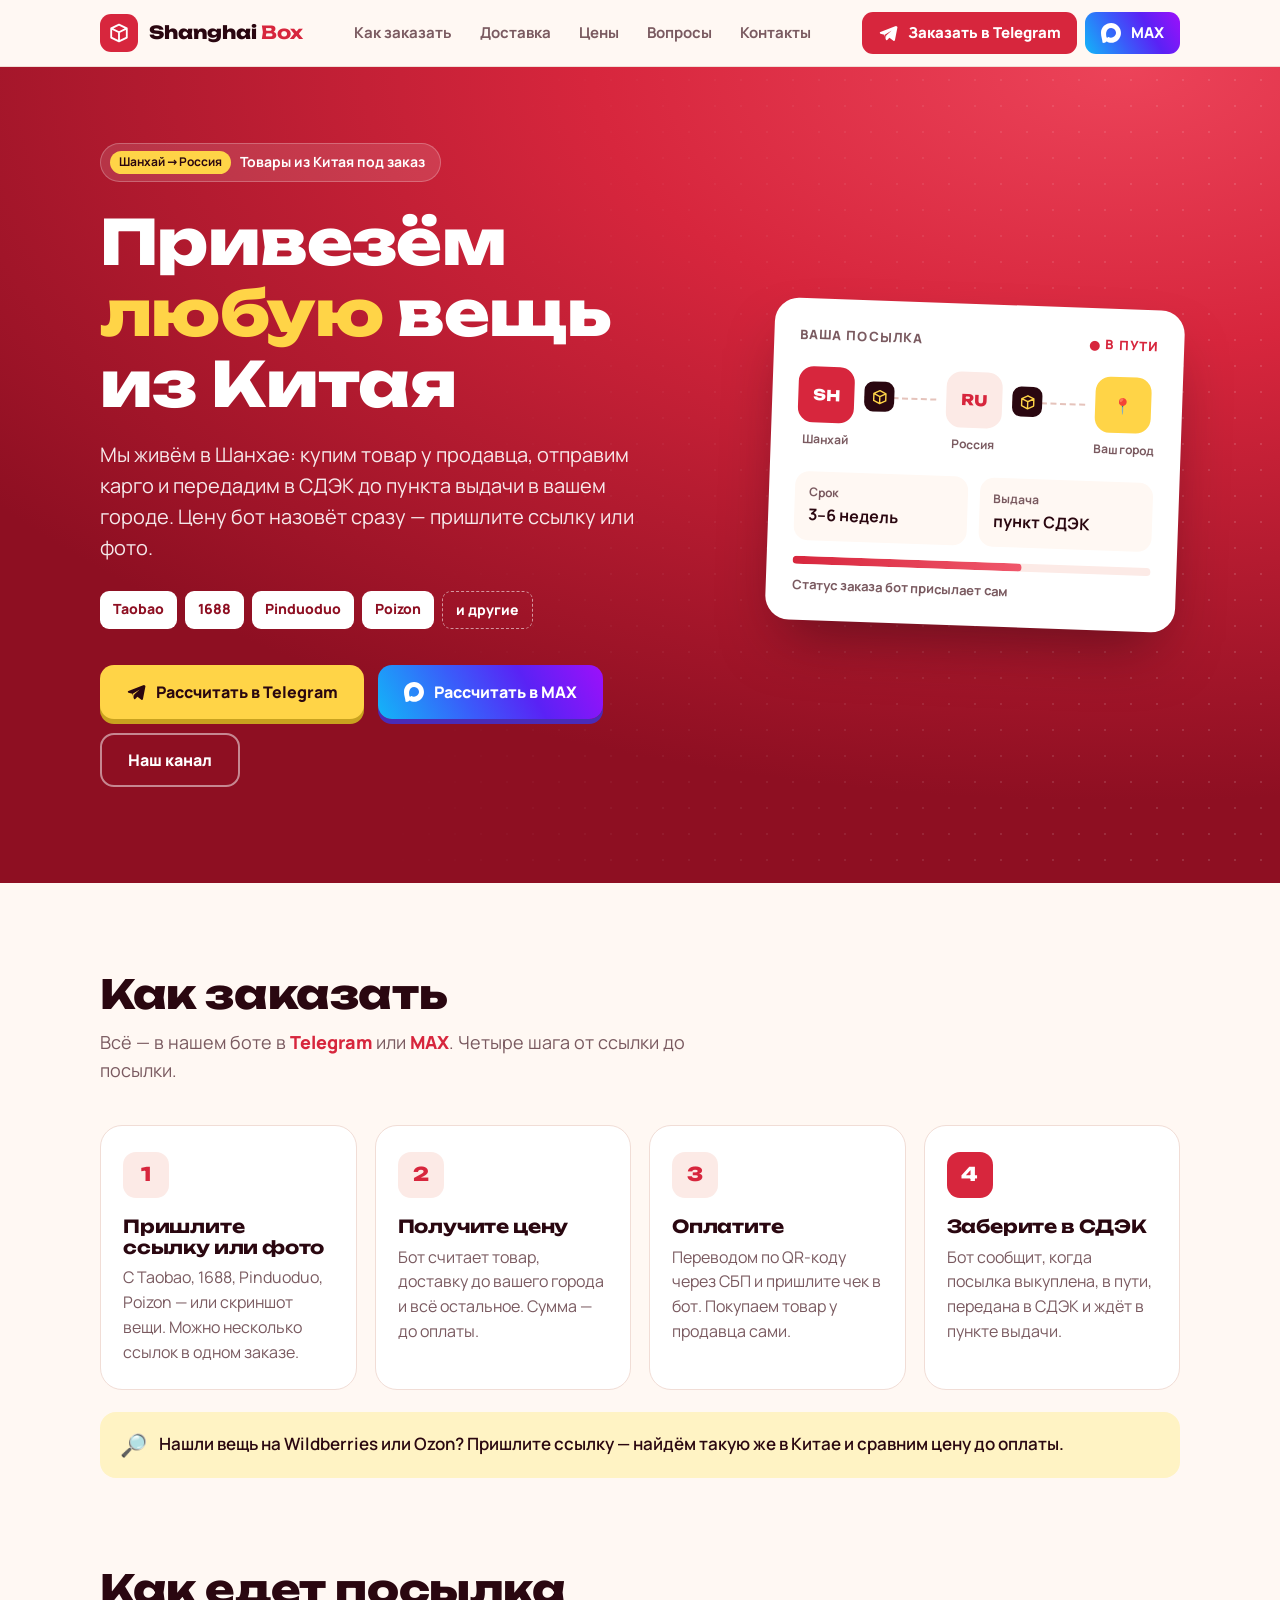
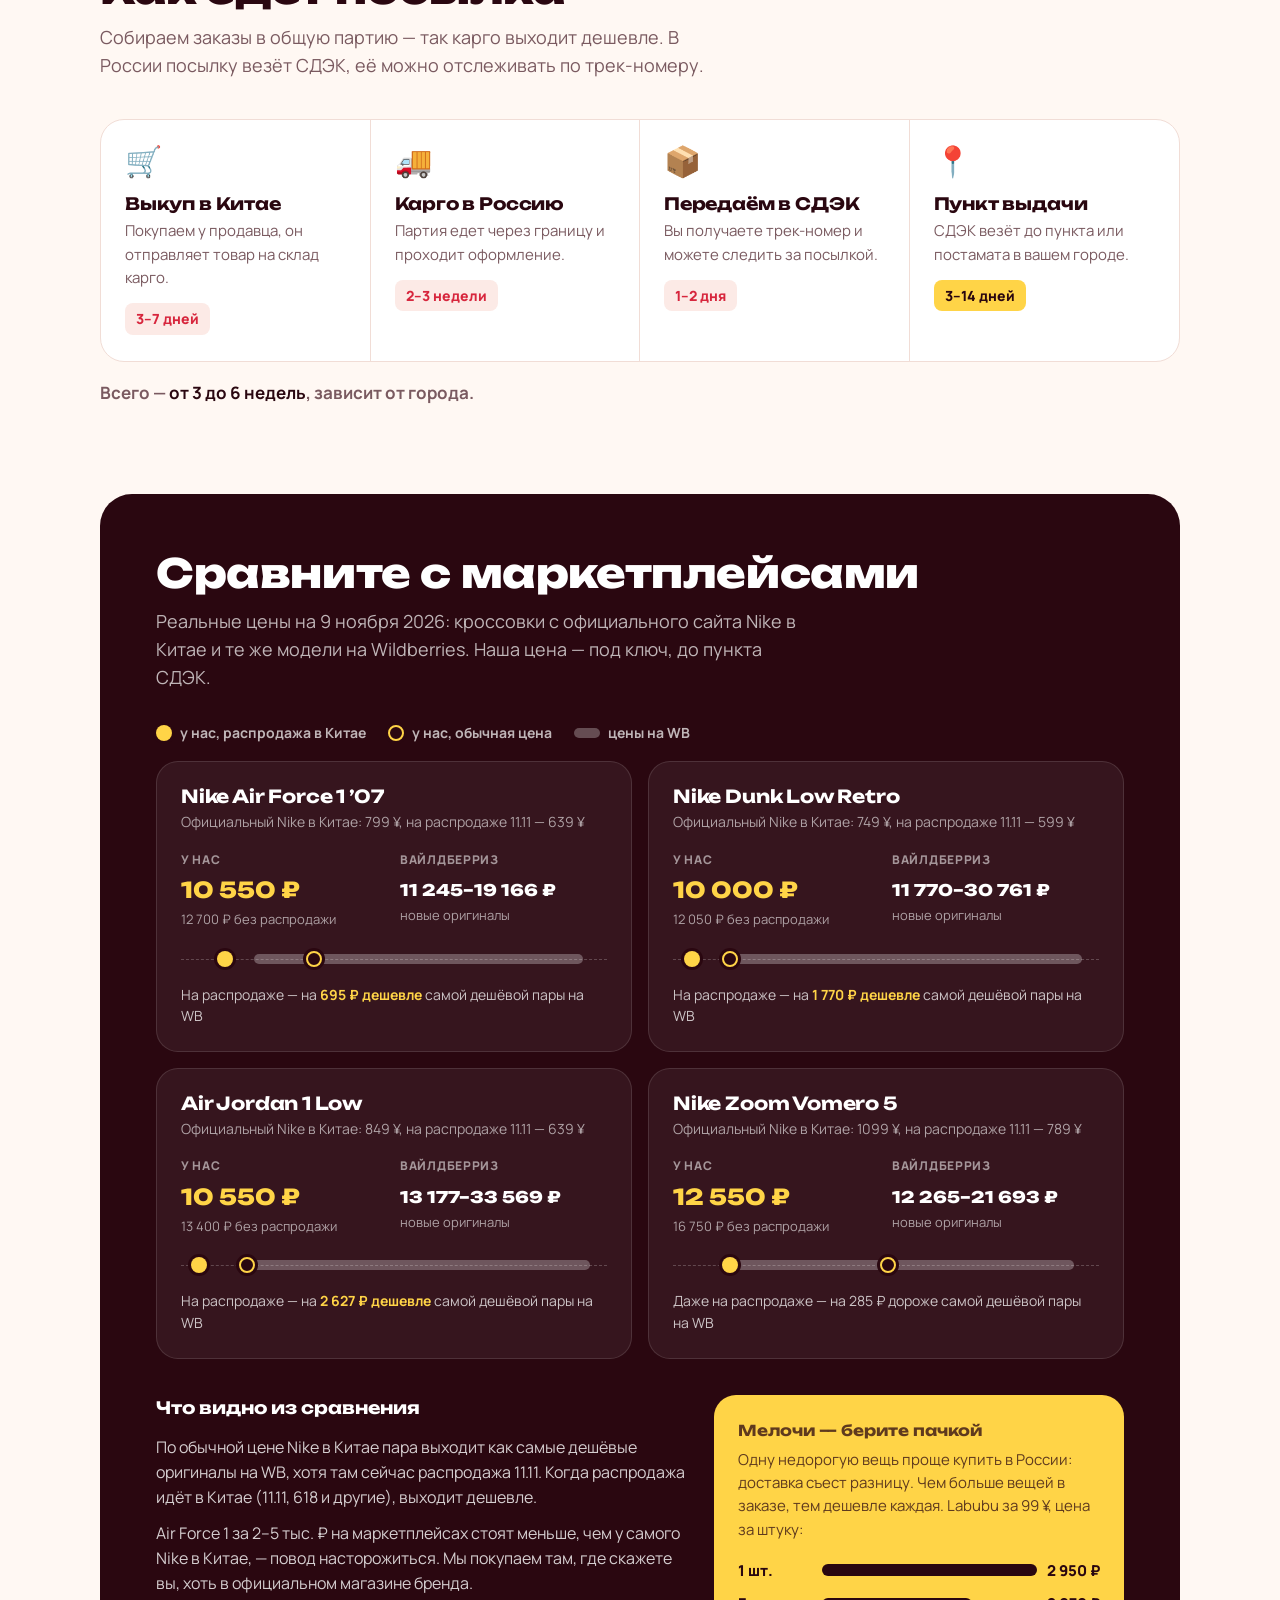
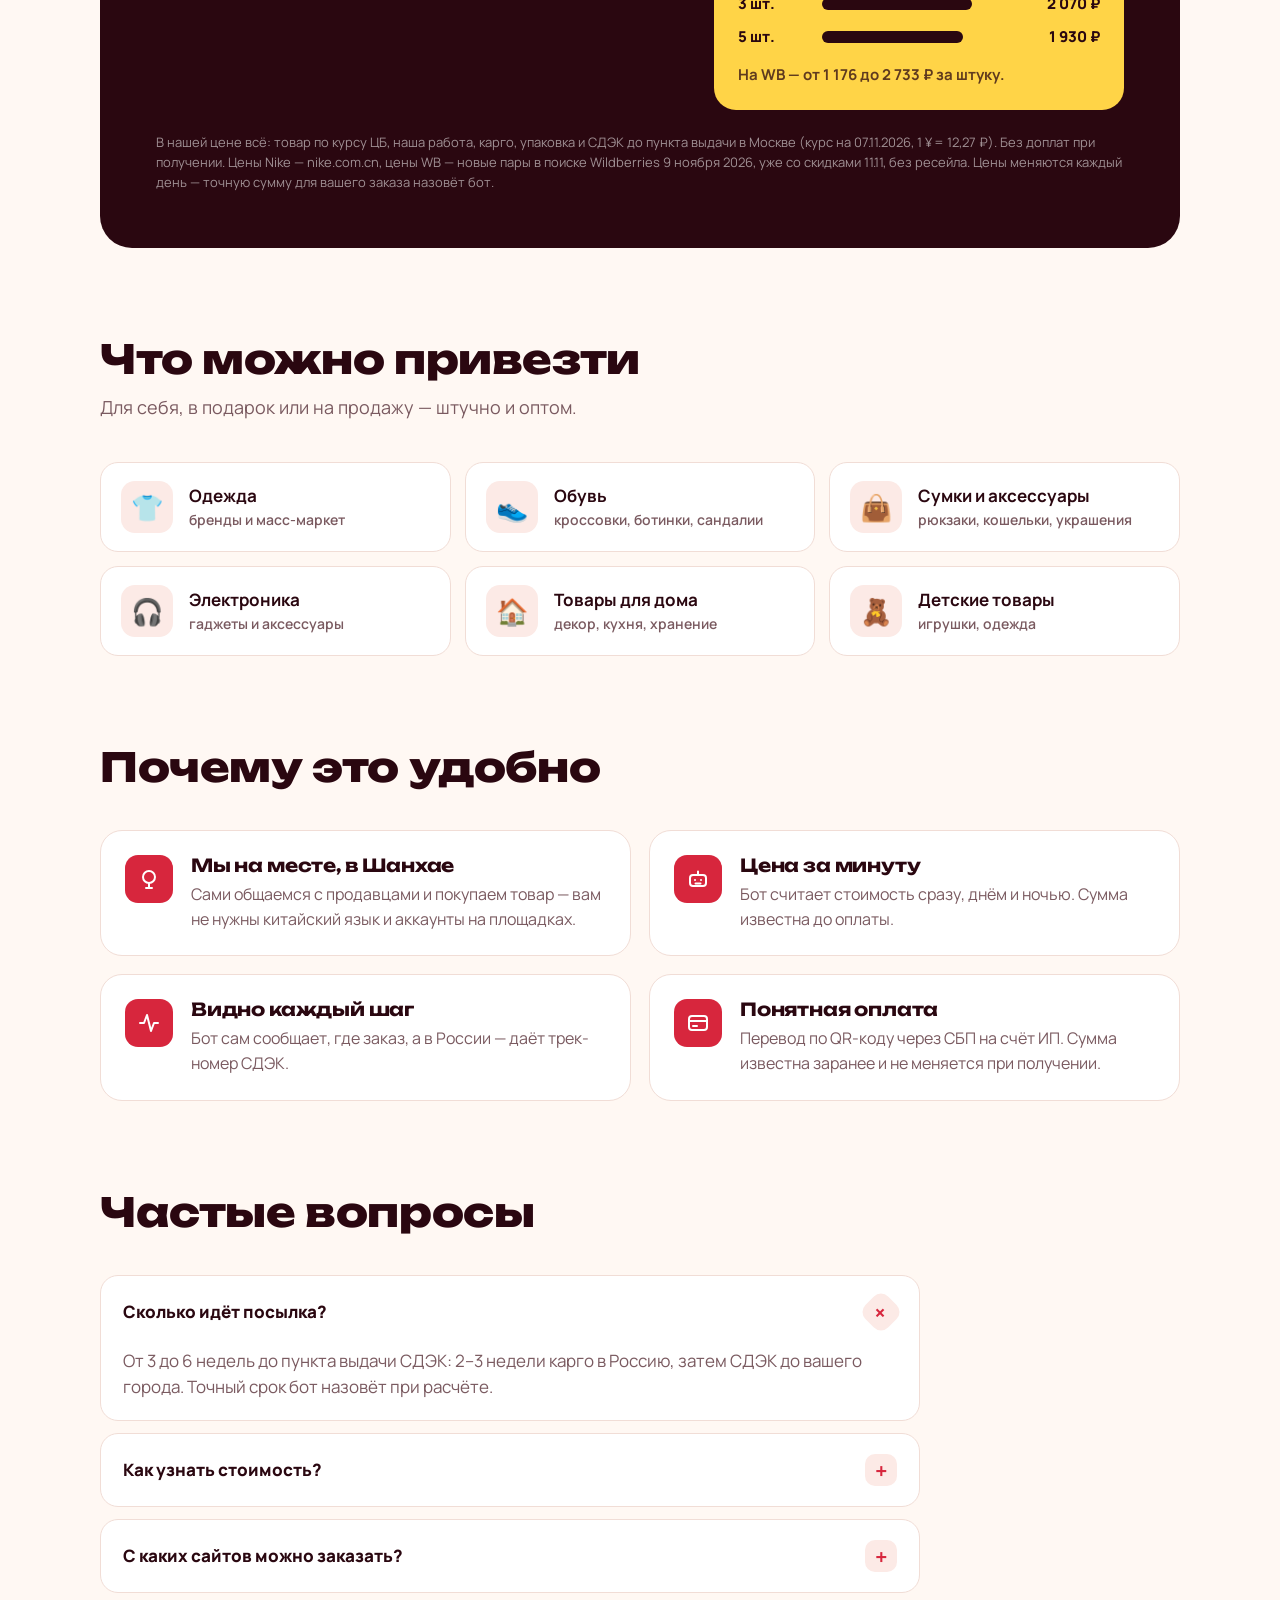
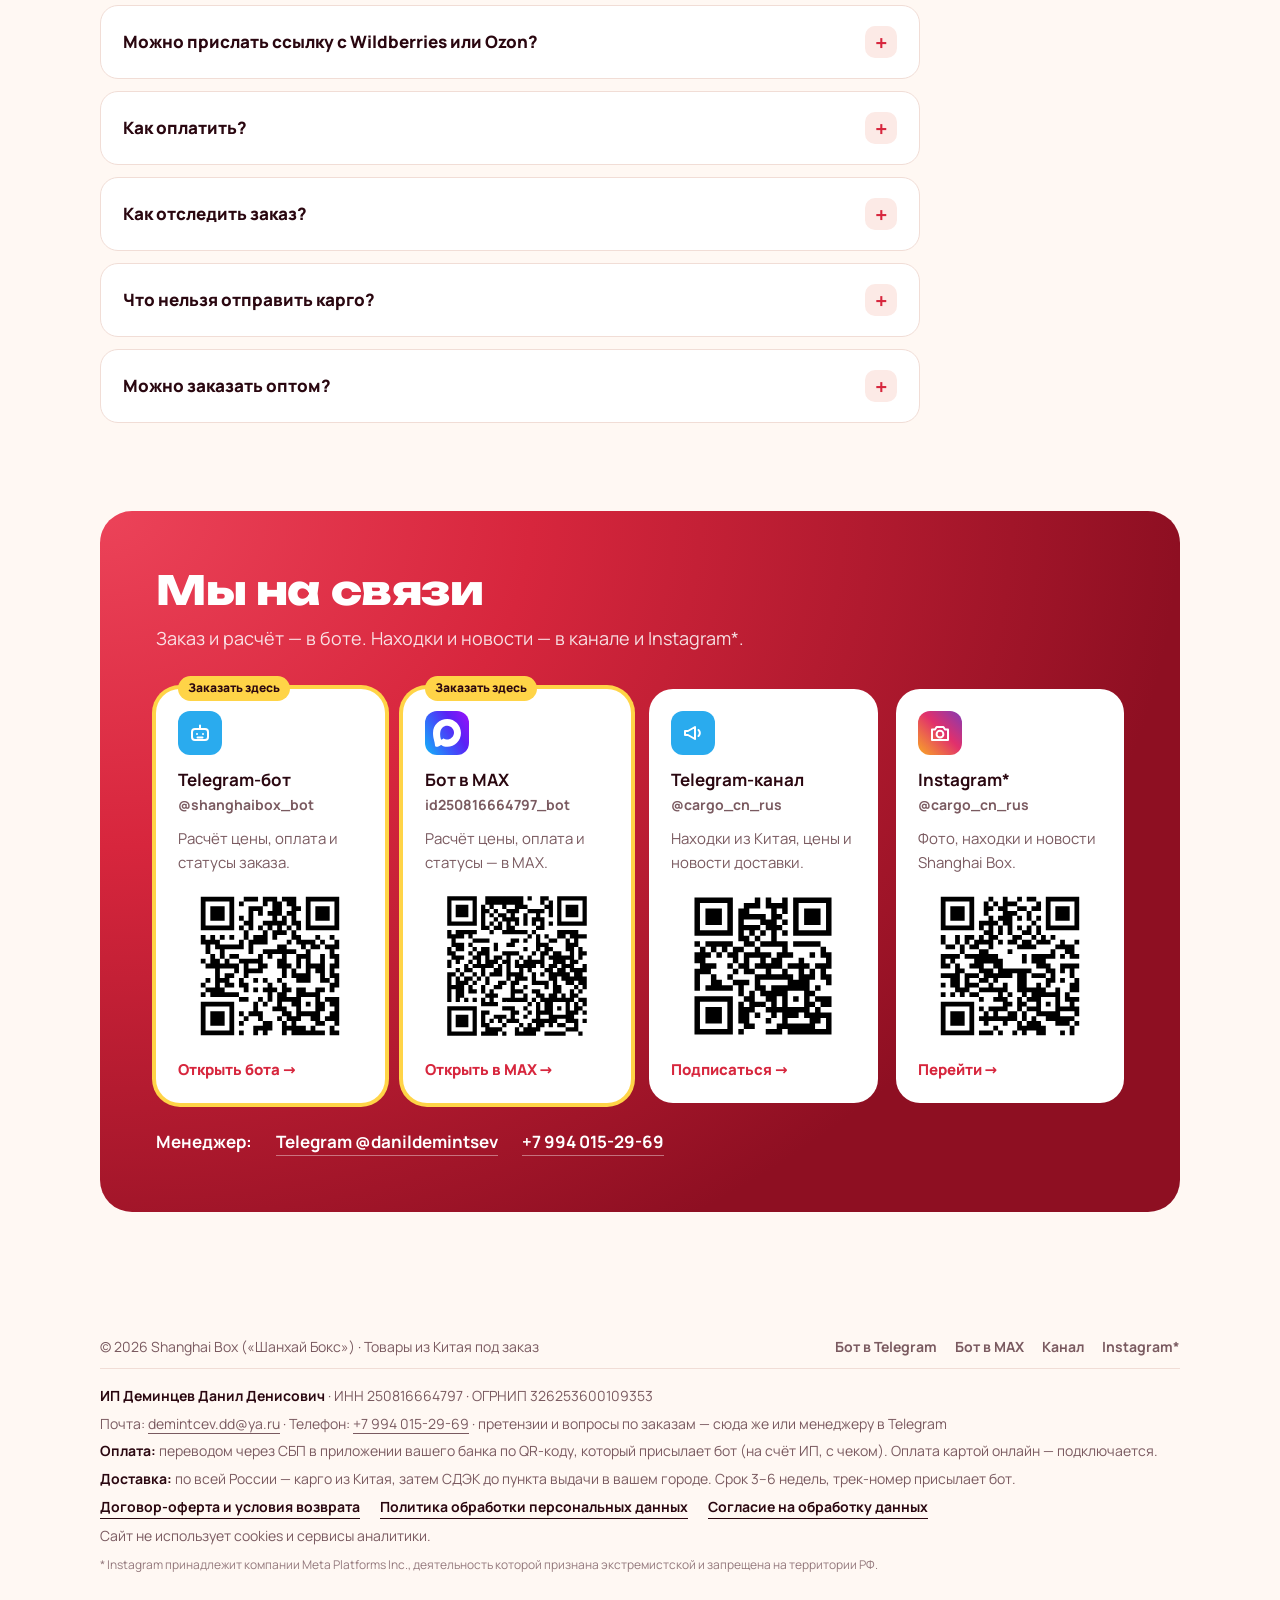
==== commit 0d5f8749: "Футер: явные способы оплаты и доставки (чек-лист банка для эквайринга)" ====
--- a/site/index.html
+++ b/site/index.html
@@ -186,11 +186,11 @@
   /* Вопросы */
   .faq { display: grid; gap: 12px; max-width: 820px; }
   details { background: var(--card); border: 1px solid var(--line); border-radius: 18px; padding: 0 22px; }
+  details p { padding: 0 0 20px; color: var(--muted); }
   summary { list-style: none; cursor: pointer; display: flex; justify-content: space-between; align-items: center; gap: 16px; padding: 20px 0; font-weight: 800; font-size: 17px; }
   summary::-webkit-details-marker { display: none; }
   summary::after { content: "+"; flex: none; display: grid; place-items: center; width: 32px; height: 32px; border-radius: 10px; background: var(--soft); color: var(--red); font-size: 22px; font-weight: 700; transition: transform .2s; }
   details[open] summary::after { transform: rotate(45deg); }
-  details p { padding: 0 0 20px; color: var(--muted); }
 
   /* Контакты */
   .contact { background: radial-gradient(100% 120% at 0% 0%, #EC4359 0%, var(--red) 40%, var(--deep) 100%); color: #fff; border-radius: 32px; padding: 56px; }
@@ -392,8 +392,8 @@
             <h3>Nike Air Force 1 ’07</h3>
             <p class="vs-src">Официальный Nike в Китае: 799 ¥, на распродаже 11.11 — 639 ¥</p>
             <div class="vs-nums">
-              <div class="vs-us"><span>У нас</span><b>10 550 ₽</b><small>12 700 ₽ без распродажи</small></div>
-              <div class="vs-wb"><span>Вайлдберриз</span><b>11 245–19 166 ₽</b><small>новые оригиналы</small></div>
+              <div class="vs-us"><span>У нас</span><b>10 550 ₽</b><small>12 700 ₽ без распродажи</small></div>
+              <div class="vs-wb"><span>Вайлдберриз</span><b>11 245–19 166 ₽</b><small>новые оригиналы</small></div>
             </div>
             <div class="scale" aria-hidden="true">
               <i class="band" style="left:17.1%;width:77.3%"></i>
@@ -406,36 +406,36 @@
             <h3>Nike Dunk Low Retro</h3>
             <p class="vs-src">Официальный Nike в Китае: 749 ¥, на распродаже 11.11 — 599 ¥</p>
             <div class="vs-nums">
-              <div class="vs-us"><span>У нас</span><b>10 000 ₽</b><small>12 050 ₽ без распродажи</small></div>
-              <div class="vs-wb"><span>Вайлдберриз</span><b>11 770–30 761 ₽</b><small>новые оригиналы</small></div>
+              <div class="vs-us"><span>У нас</span><b>10 000 ₽</b><small>12 050 ₽ без распродажи</small></div>
+              <div class="vs-wb"><span>Вайлдберриз</span><b>11 770–30 761 ₽</b><small>новые оригиналы</small></div>
             </div>
             <div class="scale" aria-hidden="true">
               <i class="band" style="left:12.2%;width:83.7%"></i>
               <i class="dot reg" style="left:13.4%"></i>
               <i class="dot" style="left:4.4%"></i>
             </div>
-            <p class="vs-note">На распродаже — на <b>1 770 ₽ дешевле</b> самой дешёвой пары на WB</p>
+            <p class="vs-note">На распродаже — на <b>1 770 ₽ дешевле</b> самой дешёвой пары на WB</p>
           </article>
           <article class="vs">
             <h3>Air Jordan 1 Low</h3>
             <p class="vs-src">Официальный Nike в Китае: 849 ¥, на распродаже 11.11 — 639 ¥</p>
             <div class="vs-nums">
-              <div class="vs-us"><span>У нас</span><b>10 550 ₽</b><small>13 400 ₽ без распродажи</small></div>
-              <div class="vs-wb"><span>Вайлдберриз</span><b>13 177–33 569 ₽</b><small>новые оригиналы</small></div>
+              <div class="vs-us"><span>У нас</span><b>10 550 ₽</b><small>13 400 ₽ без распродажи</small></div>
+              <div class="vs-wb"><span>Вайлдберриз</span><b>13 177–33 569 ₽</b><small>новые оригиналы</small></div>
             </div>
             <div class="scale" aria-hidden="true">
               <i class="band" style="left:14.7%;width:81.3%"></i>
               <i class="dot reg" style="left:15.6%"></i>
               <i class="dot" style="left:4.2%"></i>
             </div>
-            <p class="vs-note">На распродаже — на <b>2 627 ₽ дешевле</b> самой дешёвой пары на WB</p>
+            <p class="vs-note">На распродаже — на <b>2 627 ₽ дешевле</b> самой дешёвой пары на WB</p>
           </article>
           <article class="vs">
             <h3>Nike Zoom Vomero 5</h3>
             <p class="vs-src">Официальный Nike в Китае: 1099 ¥, на распродаже 11.11 — 789 ¥</p>
             <div class="vs-nums">
-              <div class="vs-us"><span>У нас</span><b>12 550 ₽</b><small>16 750 ₽ без распродажи</small></div>
-              <div class="vs-wb"><span>Вайлдберриз</span><b>12 265–21 693 ₽</b><small>новые оригиналы</small></div>
+              <div class="vs-us"><span>У нас</span><b>12 550 ₽</b><small>16 750 ₽ без распродажи</small></div>
+              <div class="vs-wb"><span>Вайлдберриз</span><b>12 265–21 693 ₽</b><small>новые оригиналы</small></div>
             </div>
             <div class="scale" aria-hidden="true">
               <i class="band" style="left:10.8%;width:83.4%"></i>
@@ -572,6 +572,8 @@
     <div class="reqs">
       <p><b>ИП Деминцев Данил Денисович</b> · ИНН 250816664797 · ОГРНИП 326253600109353</p>
       <p>Почта: <a href="mailto:demintcev.dd@ya.ru">demintcev.dd@ya.ru</a> · Телефон: <a href="tel:+79940152969">+7 994 015-29-69</a> · претензии и вопросы по заказам — сюда же или менеджеру в Telegram</p>
+      <p><b>Оплата:</b> переводом через СБП в приложении вашего банка по QR-коду, который присылает бот (на счёт ИП, с чеком). Оплата картой онлайн — подключается.</p>
+      <p><b>Доставка:</b> по всей России — карго из Китая, затем СДЭК до пункта выдачи в вашем городе. Срок 3–6 недель, трек-номер присылает бот.</p>
       <p class="docs"><a href="oferta.html">Договор-оферта и условия возврата</a><a href="politika.html">Политика обработки персональных данных</a><a href="soglasie.html">Согласие на обработку данных</a></p>
       <p>Сайт не использует cookies и сервисы аналитики.</p>
     </div>
@@ -584,5 +586,6 @@
   <a class="btn btn-max" href="https://max.ru/id250816664797_bot?start=site" target="_blank" rel="noopener"><svg><use href="#mx"/></svg>MAX</a>
 </div>
 
+<script src="stats.js" defer></script>
 </body>
 </html>
